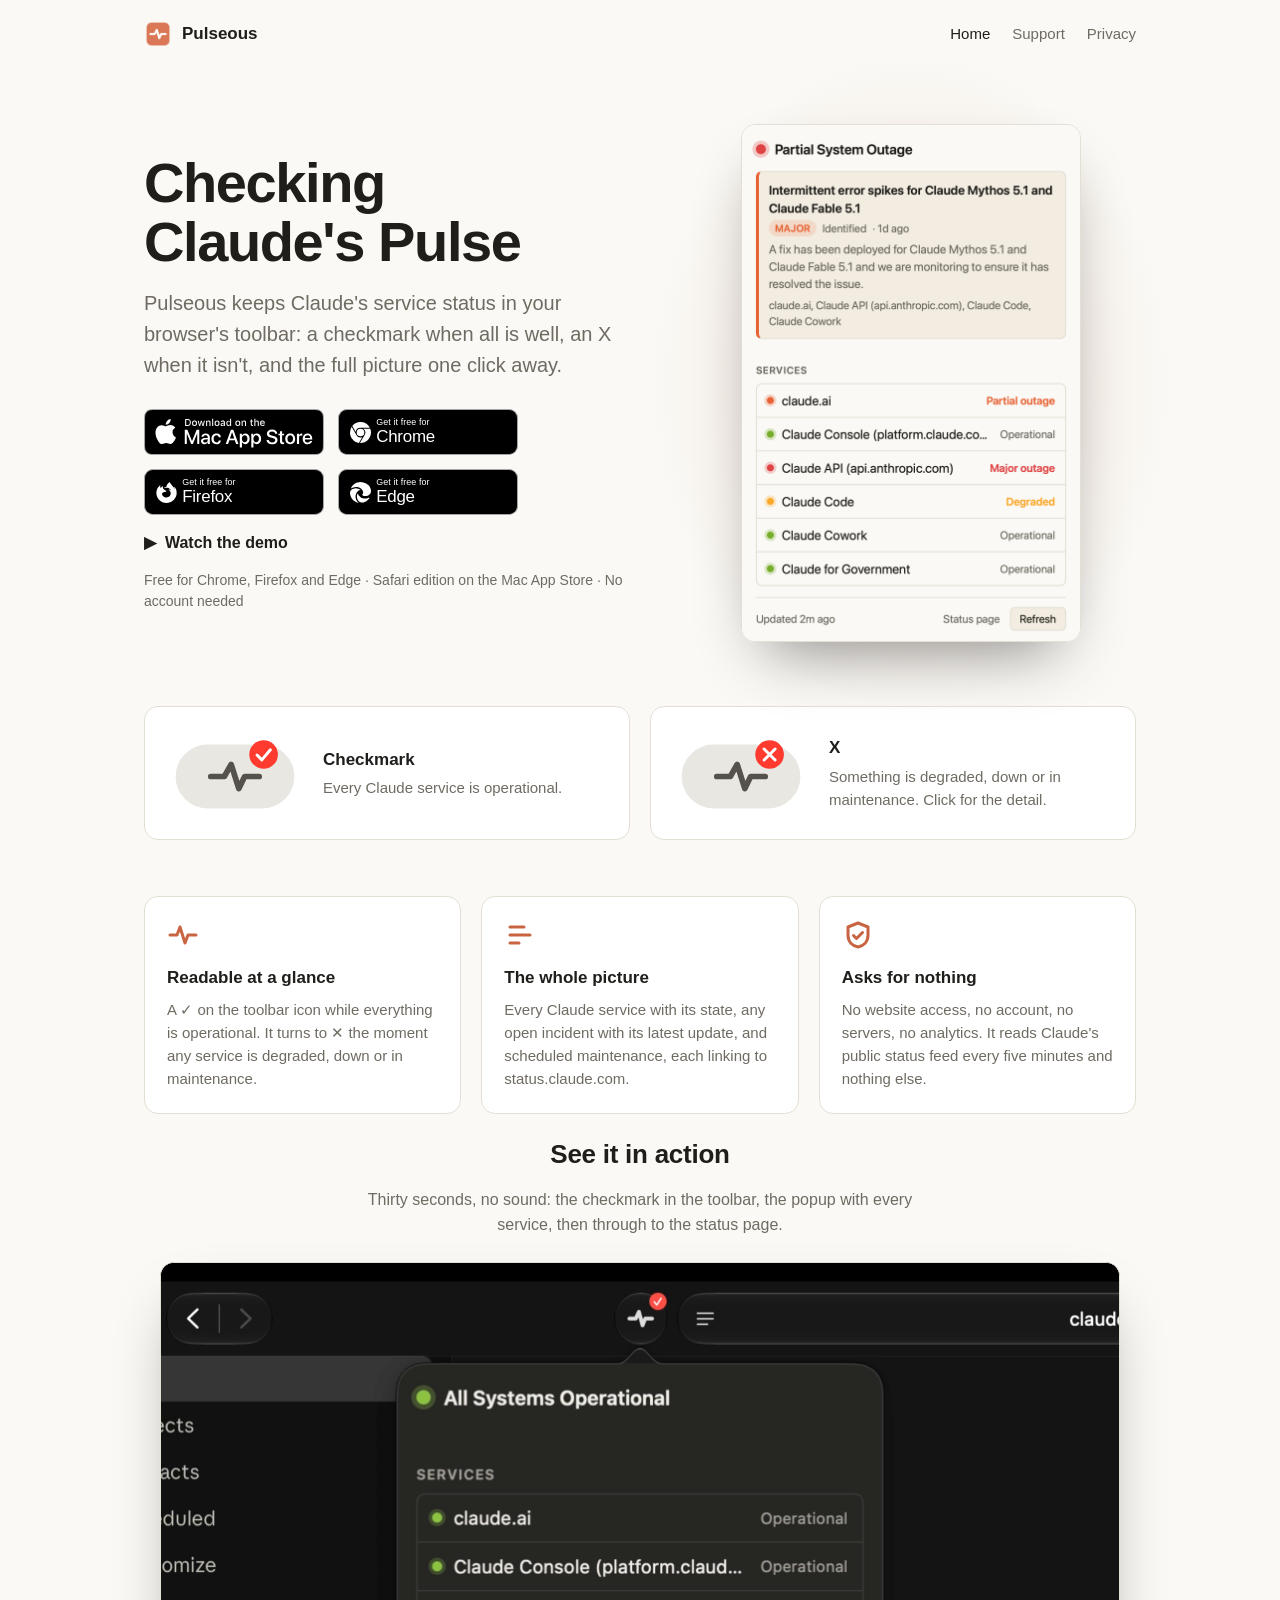
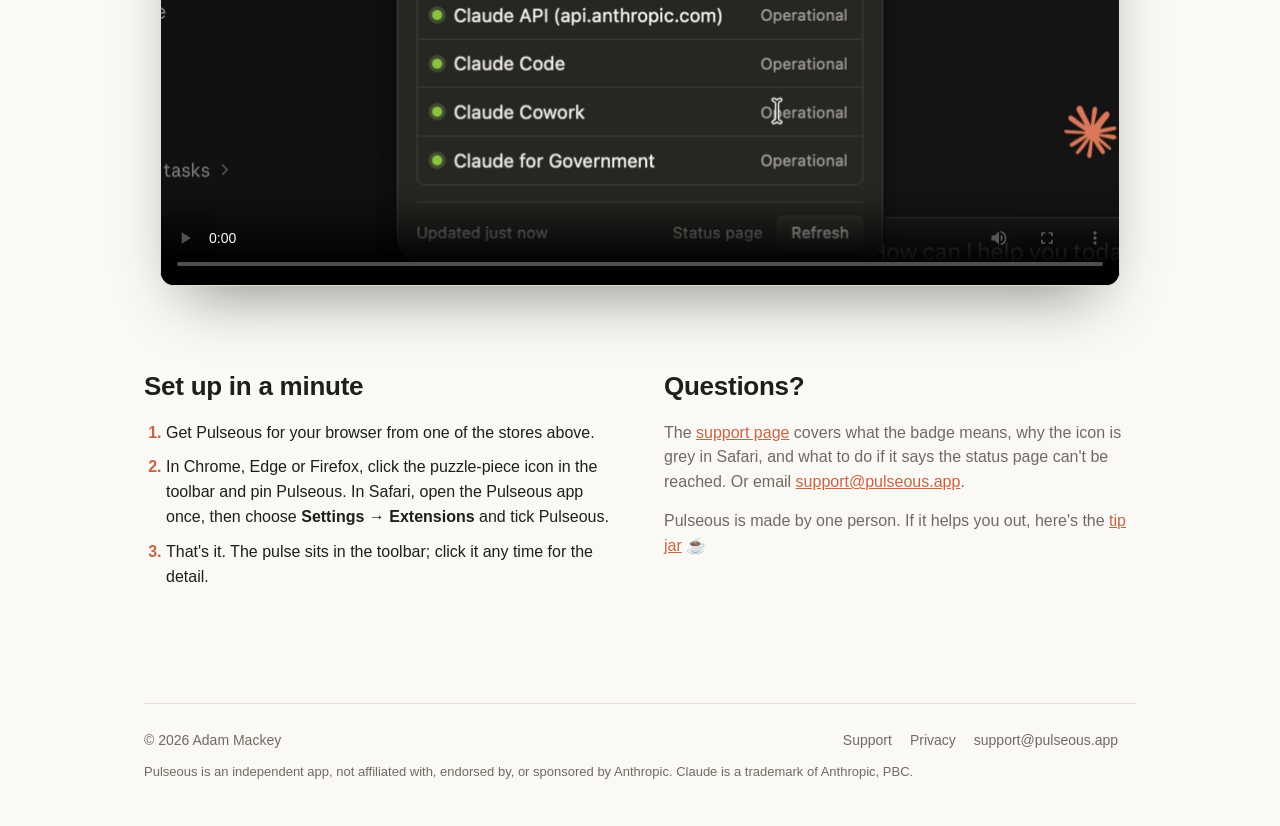
==== index.html @ 1cf82614 "Help search engines find the site: robots.txt, sitemap, canonical links pulseous.app wasn't turning " ====
<!doctype html>
<html lang="en">
<head>
  <meta charset="utf-8">
  <meta name="viewport" content="width=device-width, initial-scale=1">
  <title>Pulseous – Claude's status, one click away</title>
  <meta name="description" content="A status monitor for Claude in your browser's toolbar: a checkmark when all is well, an X when it isn't, and the full picture one click away.">
  <meta name="theme-color" content="#c96442">
  <link rel="icon" href="favicon.ico" sizes="any">
  <link rel="icon" type="image/png" sizes="32x32" href="favicon-32.png">
  <link rel="icon" type="image/png" sizes="16x16" href="favicon-16.png">
  <link rel="apple-touch-icon" href="apple-touch-icon.png">
  <meta property="og:type" content="website">
  <meta property="og:site_name" content="Pulseous">
  <meta property="og:title" content="Pulseous – Claude's status, one click away">
  <meta property="og:description" content="A status monitor for Claude in your browser's toolbar: a checkmark when all is well, an X when it isn't, and the full picture one click away.">
  <meta property="og:url" content="https://pulseous.app/">
  <meta property="og:image" content="https://pulseous.app/og.png?v=2">
  <meta name="twitter:card" content="summary_large_image">
  <link rel="canonical" href="https://pulseous.app/">
  <link rel="stylesheet" href="style.css?v=11">
</head>
<body>
<div class="wrap">
  <nav class="nav">
    <a class="brand" href="index.html"><img src="icon.png" width="28" height="28" alt="">Pulseous</a>
    <div class="links"><a href="index.html" aria-current="page">Home</a><a href="support.html">Support</a><a href="privacy.html">Privacy</a></div>
  </nav>
  <section class="hero">
    <div>
      <h1>Checking Claude's Pulse</h1>
      <p class="lead">Pulseous keeps Claude's service status in your browser's toolbar: a checkmark when all is well, an X when it isn't, and the full picture one click away.</p>
      <div class="badges" id="installs">
        <a class="store-badge" href="https://apps.apple.com/app/pulseous/id6813143227" rel="noopener"><img src="mac-app-store-badge.svg" width="180" height="46" alt="Download on the Mac App Store"></a>
        <a class="store-badge browser" href="https://chromewebstore.google.com/detail/pulseous/ggbklhhohpakjfhkapomhafkbadcjbjk" rel="noopener"><svg viewBox="0 0 24 24" width="24" height="24" fill="currentColor" aria-hidden="true"><path d="M12 0C8.21 0 4.831 1.757 2.632 4.501l3.953 6.848A5.454 5.454 0 0 1 12 6.545h10.691A12 12 0 0 0 12 0zM1.931 5.47A11.943 11.943 0 0 0 0 12c0 6.012 4.42 10.991 10.189 11.864l3.953-6.847a5.45 5.45 0 0 1-6.865-2.29zm13.342 2.166a5.446 5.446 0 0 1 1.45 7.09l.002.001h-.002l-5.344 9.257c.206.01.413.016.621.016 6.627 0 12-5.373 12-12 0-1.54-.29-3.011-.818-4.364zM12 16.364a4.364 4.364 0 1 1 0-8.728 4.364 4.364 0 0 1 0 8.728Z"/></svg><span><small>Get it free for</small>Chrome</span></a>
        <a class="store-badge browser" href="https://addons.mozilla.org/firefox/addon/pulseous/" rel="noopener"><svg viewBox="0 0 24 24" width="24" height="24" fill="currentColor" aria-hidden="true"><path d="M8.824 7.287c.008 0 .004 0 0 0zm-2.8-1.4c.006 0 .003 0 0 0zm16.754 2.161c-.505-1.215-1.53-2.528-2.333-2.943.654 1.283 1.033 2.57 1.177 3.53l.002.02c-1.314-3.278-3.544-4.6-5.366-7.477-.091-.147-.184-.292-.273-.446a3.545 3.545 0 01-.13-.24 2.118 2.118 0 01-.172-.46.03.03 0 00-.027-.03.038.038 0 00-.021 0l-.006.001a.037.037 0 00-.01.005L15.624 0c-2.585 1.515-3.657 4.168-3.932 5.856a6.197 6.197 0 00-2.305.587.297.297 0 00-.147.37c.057.162.24.24.396.17a5.622 5.622 0 012.008-.523l.067-.005a5.847 5.847 0 011.957.222l.095.03a5.816 5.816 0 01.616.228c.08.036.16.073.238.112l.107.055a5.835 5.835 0 01.368.211 5.953 5.953 0 012.034 2.104c-.62-.437-1.733-.868-2.803-.681 4.183 2.09 3.06 9.292-2.737 9.02a5.164 5.164 0 01-1.513-.292 4.42 4.42 0 01-.538-.232c-1.42-.735-2.593-2.121-2.74-3.806 0 0 .537-2 3.845-2 .357 0 1.38-.998 1.398-1.287-.005-.095-2.029-.9-2.817-1.677-.422-.416-.622-.616-.8-.767a3.47 3.47 0 00-.301-.227 5.388 5.388 0 01-.032-2.842c-1.195.544-2.124 1.403-2.8 2.163h-.006c-.46-.584-.428-2.51-.402-2.913-.006-.025-.343.176-.389.206-.406.29-.787.616-1.136.974-.397.403-.76.839-1.085 1.303a9.816 9.816 0 00-1.562 3.52c-.003.013-.11.487-.19 1.073-.013.09-.026.181-.037.272a7.8 7.8 0 00-.069.667l-.002.034-.023.387-.001.06C.386 18.795 5.593 24 12.016 24c5.752 0 10.527-4.176 11.463-9.661.02-.149.035-.298.052-.448.232-1.994-.025-4.09-.753-5.844z"/></svg><span><small>Get it free for</small>Firefox</span></a>
        <a class="store-badge browser" href="https://microsoftedge.microsoft.com/addons/detail/pulseous/eegmeobgehpnplbibhppojjoheoeeodf" rel="noopener"><svg viewBox="0 0 24 24" width="24" height="24" fill="currentColor" aria-hidden="true"><path d="M21.86 17.86q.14 0 .25.12.1.13.1.25t-.11.33l-.32.46-.43.53-.44.5q-.21.25-.38.42l-.22.23q-.58.53-1.34 1.04-.76.51-1.6.91-.86.4-1.74.64t-1.67.24q-.9 0-1.69-.28-.8-.28-1.48-.78-.68-.5-1.22-1.17-.53-.66-.92-1.44-.38-.77-.58-1.6-.2-.83-.2-1.67 0-1 .32-1.96.33-.97.87-1.8.14.95.55 1.77.41.82 1.02 1.5.6.68 1.38 1.21.78.54 1.64.9.86.36 1.77.56.92.2 1.8.2 1.12 0 2.18-.24 1.06-.23 2.06-.72l.2-.1.2-.05zm-15.5-1.27q0 1.1.27 2.15.27 1.06.78 2.03.51.96 1.24 1.77.74.82 1.66 1.4-1.47-.2-2.8-.74-1.33-.55-2.48-1.37-1.15-.83-2.08-1.9-.92-1.07-1.58-2.33T.36 14.94Q0 13.54 0 12.06q0-.81.32-1.49.31-.68.83-1.23.53-.55 1.2-.96.66-.4 1.35-.66.74-.27 1.5-.39.78-.12 1.55-.12.7 0 1.42.1.72.12 1.4.35.68.23 1.32.57.63.35 1.16.83-.35 0-.7.07-.33.07-.65.23v-.02q-.63.28-1.2.74-.57.46-1.05 1.04-.48.58-.87 1.26-.38.67-.65 1.39-.27.71-.42 1.44-.15.72-.15 1.38zM11.96.06q1.7 0 3.33.39 1.63.38 3.07 1.15 1.43.77 2.62 1.93 1.18 1.16 1.98 2.7.49.94.76 1.96.28 1 .28 2.08 0 .89-.23 1.7-.24.8-.69 1.48-.45.68-1.1 1.22-.64.53-1.45.88-.54.24-1.11.36-.58.13-1.16.13-.42 0-.97-.03-.54-.03-1.1-.12-.55-.1-1.05-.28-.5-.19-.84-.5-.12-.09-.23-.24-.1-.16-.1-.33 0-.15.16-.35.16-.2.35-.5.2-.28.36-.68.16-.4.16-.95 0-1.06-.4-1.96-.4-.91-1.06-1.64-.66-.74-1.52-1.28-.86-.55-1.79-.89-.84-.3-1.72-.44-.87-.14-1.76-.14-1.55 0-3.06.45T.94 7.55q.71-1.74 1.81-3.13 1.1-1.38 2.52-2.35Q6.68 1.1 8.37.58q1.7-.52 3.58-.52Z"/></svg><span><small>Get it free for</small>Edge</span></a>
      </div>
      <p class="demo-link"><a id="watch-demo" href="#demo">▶&#xFE0E;&nbsp; Watch the demo</a></p>
      <p class="fineprint">Free for Chrome, Firefox and Edge · Safari edition on the Mac App Store · No account needed</p>
    </div>
    <div class="hero-shot">
      <picture>
        <source srcset="popup-dark.png" media="(prefers-color-scheme: dark)">
        <img src="popup-light.png" width="340" height="519" alt="The Pulseous popup: an open incident and the status of every Claude service">
      </picture>
    </div>
  </section>

  <section class="states" aria-label="What the toolbar badge shows">
    <figure class="state">
      <svg viewBox="0 0 120 84" role="img" aria-label="The Pulseous toolbar icon with a checkmark badge">
        <rect class="tb-bg" x="6" y="16" width="108" height="58" rx="29"/>
        <path class="tb-glyph" d="M38 45H50.3L56.5 34 63.5 56 68.8 45H82"/>
        <circle cx="86" cy="25" r="13" fill="#ff3b30"/>
        <path class="tb-mark" d="M80 25.5l4.4 4.4 7.8-9.2"/>
      </svg>
      <figcaption><strong>Checkmark</strong>Every Claude service is operational.</figcaption>
    </figure>
    <figure class="state">
      <svg viewBox="0 0 120 84" role="img" aria-label="The Pulseous toolbar icon with an X badge">
        <rect class="tb-bg" x="6" y="16" width="108" height="58" rx="29"/>
        <path class="tb-glyph" d="M38 45H50.3L56.5 34 63.5 56 68.8 45H82"/>
        <circle cx="86" cy="25" r="13" fill="#ff3b30"/>
        <path class="tb-mark" d="M81 20l10 10M91 20l-10 10"/>
      </svg>
      <figcaption><strong>X</strong>Something is degraded, down or in maintenance. Click for the detail.</figcaption>
    </figure>
  </section>

  <section class="features">
    <div class="feature">
      <svg viewBox="0 0 32 32" width="32" height="32" fill="none" stroke="currentColor" stroke-width="3" stroke-linecap="round" stroke-linejoin="round" aria-hidden="true"><path d="M3 16h7l3-8 5 16 3-8h8"/></svg>
      <h3>Readable at a glance</h3>
      <p>A ✓ on the toolbar icon while everything is operational. It turns to ✕ the moment any service is degraded, down or in maintenance.</p>
    </div>
    <div class="feature">
      <svg viewBox="0 0 32 32" width="32" height="32" fill="none" stroke="currentColor" stroke-width="3" stroke-linecap="round" aria-hidden="true"><path d="M6 8h14M6 16h20M6 24h9"/></svg>
      <h3>The whole picture</h3>
      <p>Every Claude service with its state, any open incident with its latest update, and scheduled maintenance, each linking to status.claude.com.</p>
    </div>
    <div class="feature">
      <svg viewBox="0 0 32 32" width="32" height="32" fill="none" stroke="currentColor" stroke-width="3" stroke-linecap="round" stroke-linejoin="round" aria-hidden="true"><path d="M16 4l10 4v8c0 7-4.5 11-10 12C10.5 27 6 23 6 16V8z"/><path d="M11.5 16.5l3 3 6-6"/></svg>
      <h3>Asks for nothing</h3>
      <p>No website access, no account, no servers, no analytics. It reads Claude's public status feed every five minutes and nothing else.</p>
    </div>
  </section>

  <section class="demo" id="demo">
    <h2 class="section-title">See it in action</h2>
    <p class="section-note">Thirty seconds, no sound: the checkmark in the toolbar, the popup with every service, then through to the status page.</p>
    <video class="demo-video" controls preload="metadata" playsinline poster="demo-poster.jpg" width="1920" height="1248">
      <source src="demo.mp4" type="video/mp4">
      Your browser can't play this video. <a href="demo.mp4">Download it</a> instead.
    </video>
  </section>

  <section class="howto">
    <div>
      <h2 class="section-title">Set up in a minute</h2>
      <ol class="steps">
        <li>Get Pulseous for your browser from one of the stores above.</li>
        <li>In Chrome, Edge or Firefox, click the puzzle-piece icon in the toolbar and pin Pulseous. In Safari, open the Pulseous app once, then choose <strong>Settings → Extensions</strong> and tick Pulseous.</li>
        <li>That's it. The pulse sits in the toolbar; click it any time for the detail.</li>
      </ol>
    </div>
    <div>
      <h2 class="section-title">Questions?</h2>
      <p class="section-note">The <a href="support.html">support page</a> covers what the badge means, why the icon is grey in Safari, and what to do if it says the status page can't be reached. Or email <a href="mailto:support@pulseous.app?subject=Pulseous">support@pulseous.app</a>.</p>
      <p class="section-note coffee">Pulseous is made by one person. If it helps you out, here's the <a href="https://buymeacoffee.com/adammackey" rel="noopener">tip jar</a> ☕</p>
    </div>
  </section>
  <footer>
    <div class="row">
      <span>© 2026 Adam Mackey</span>
      <span><a href="support.html">Support</a><a href="privacy.html">Privacy</a><a href="mailto:support@pulseous.app?subject=Pulseous">support@pulseous.app</a></span>
    </div>
    <p class="legal">Pulseous is an independent app, not affiliated with, endorsed by, or sponsored by Anthropic. Claude is a trademark of Anthropic, PBC.</p>
  </footer>
</div>
<script>
  // "Watch the demo": scroll to the player and start it (a click counts as a user gesture).
  document.getElementById("watch-demo").addEventListener("click", (e) => {
    const video = document.querySelector(".demo-video");
    if (!video) return;
    e.preventDefault();
    video.scrollIntoView({ behavior: "smooth", block: "center" });
    video.play().catch(() => {});
  });
</script>
</body>
</html>
---- style.css ----
/* ==== BEGIN SHARED — generated from ~/SiteStyle/base.css by ~/SiteStyle/sync.py. Edit it there, not here. ==== */
/* Shared stylesheet for meterous.app and pulseous.app.
   This file is the source of truth. ~/SiteStyle/sync.py copies it, verbatim, into
   the marked block at the top of each site's style.css; each site's own components
   follow that block. Edit here, then run sync.py — never edit the copies. */
:root {
  color-scheme: light dark;
  --bg: #faf9f5;
  --card: #ffffff;
  --text: #1f1e1b;
  --muted: #6f6b62;
  --line: #e3dfd4;
  --accent: #c96442;
}
@media (prefers-color-scheme: dark) {
  :root { --bg: #262624; --card: #2f2e2b; --text: #f0eee6; --muted: #a6a39a; --line: #3f3d39; --accent: #d97757; }
}
* { box-sizing: border-box; }
body {
  margin: 0;
  background: var(--bg);
  color: var(--text);
  font: 16px/1.55 -apple-system, BlinkMacSystemFont, "Helvetica Neue", Helvetica, Arial, sans-serif;
}
/* The hero glow reaches past the screenshot, and on a phone that is past the edge of the
   screen: the page scrolled sideways, and Chrome on Android zoomed out to fit it. Clip it
   at the edge. It has to be on both elements: set on body alone, the value is handed up
   to the viewport and body itself goes back to visible, so nothing is clipped. */
html, body { overflow-x: hidden; overflow-x: clip; }
a { color: var(--accent); }
.wrap { max-width: 1040px; margin: 0 auto; padding: 0 24px; }
.narrow { max-width: 720px; }

/* Navigation */
.nav { display: flex; align-items: center; justify-content: space-between; padding: 20px 0; }
.brand { display: flex; align-items: center; gap: 10px; color: var(--text); text-decoration: none; font-weight: 600; font-size: 17px; }
.brand img { width: 28px; height: 28px; border-radius: 7px; }
.nav .links a { margin-left: 22px; color: var(--muted); text-decoration: none; font-size: 15px; }
.nav .links a:hover, .nav .links a[aria-current] { color: var(--text); }

/* Home: hero */
.hero { display: grid; grid-template-columns: 1.1fr 1fr; gap: 48px; align-items: center; padding: 56px 0 64px; }
.hero h1 { margin: 0 0 16px; font-size: 56px; line-height: 1.06; letter-spacing: -0.025em; text-wrap: balance; }
.lead { margin: 0 0 28px; font-size: 20px; color: var(--muted); }
.cta { display: inline-flex; align-items: center; gap: 9px; padding: 12px 20px; border-radius: 10px; background: var(--accent); color: #fff; text-decoration: none; font-weight: 600; }
.cta svg { display: block; flex: none; }
.demo-link { margin: 16px 0 0; }
.demo-link a { color: var(--text); font-weight: 600; text-decoration: none; }
.demo-link a:hover { color: var(--accent); }
.cta:hover { filter: brightness(1.06); }
.cta.soon { background: var(--card); color: var(--muted); border: 1px solid var(--line); font-weight: 500; }
.cta-row { display: flex; flex-wrap: wrap; gap: 12px; align-items: center; }
.fineprint { margin: 14px 0 0; font-size: 14px; color: var(--muted); }
/* Store badges. Apple's badge is Apple's own artwork, shown exactly as supplied: its
   marketing guidelines ask for the black one whenever other stores' badges sit beside
   it, first in the row, never modified or animated (so: no hover effect), at least 40px
   tall, with clear space of a quarter of its height. The browser badges are ours, drawn
   to match it. Their glyph and type are sized in cqw, relative to the badge, so they
   shrink in step with Apple's artwork when the grid narrows on a phone; the px values
   are for browsers without container units. The logo sits at the left inset Apple's
   logo uses and the text follows it, left-aligned, the way Apple's badge is laid out.
   Centring the text was tried twice (logo and text centred together, then text centred
   beside a left logo) and both looked off next to Apple's badge. */
.badges { display: grid; grid-template-columns: repeat(2, minmax(0, 180px)); gap: 14px; }
.store-badge { display: block; border-radius: 5% / 19.5%; color: #fff; text-decoration: none; }
.store-badge img { display: block; width: 100%; height: auto; }
.store-badge.browser { container-type: inline-size; display: flex; align-items: center; gap: 3.6%; aspect-ratio: 156.1 / 40; padding: 0 5.9%; border: 1px solid #a6a6a6; background: #000; }
.store-badge.browser svg { display: block; flex: none; width: 24px; height: 24px; width: 13.4cqw; height: 13.4cqw; }
.store-badge.browser span { display: block; font-size: 19.5px; font-size: 10.8cqw; font-weight: 450; line-height: 1; letter-spacing: -0.015em; white-space: nowrap; }
.store-badge.browser small { display: block; margin-bottom: 2px; margin-bottom: 0.9cqw; font-size: 10px; font-size: 5.7cqw; font-weight: 400; letter-spacing: 0.01em; }
/* A soft clay glow gives the popup some depth without adding anything to look at. */
.hero-shot { position: relative; margin: 0; justify-self: center; }
.hero-shot::before { content: ""; position: absolute; inset: -70px -90px; z-index: 0; pointer-events: none; background: radial-gradient(closest-side, color-mix(in srgb, var(--accent) 17%, transparent), transparent); }
.hero-shot picture { position: relative; z-index: 1; display: block; }
.hero-shot img { display: block; width: 340px; max-width: 100%; height: auto; border-radius: 14px; border: 1px solid var(--line); box-shadow: 0 30px 60px -24px rgba(0, 0, 0, 0.45); }

/* Home: features and steps */
.features { display: grid; grid-template-columns: repeat(3, 1fr); gap: 20px; padding-bottom: 20px; }
.feature { padding: 22px; border-radius: 14px; background: var(--card); border: 1px solid var(--line); }
.feature svg { display: block; width: 32px; height: 32px; margin-bottom: 14px; color: var(--accent); }
.feature h3 { margin: 0 0 6px; font-size: 17px; }
.feature p { margin: 0; font-size: 15px; color: var(--muted); }
.howto { display: grid; grid-template-columns: 1fr 1fr; gap: 48px; padding-bottom: 80px; }
.section-title { margin: 0 0 14px; font-size: 26px; letter-spacing: -0.01em; }
.section-note { margin: 0; color: var(--muted); }
.coffee { margin-top: 14px; }
ol.steps { margin: 0; padding-left: 22px; }
ol.steps li { margin: 10px 0; }
ol.steps li::marker { color: var(--accent); font-weight: 600; }

/* Home: demo video */
.demo { padding-bottom: 80px; text-align: center; }
.demo .section-note { max-width: 560px; margin: 0 auto; }
.demo-video { display: block; width: 100%; max-width: 960px; height: auto; margin: 24px auto 0; border-radius: 14px; border: 1px solid var(--line); box-shadow: 0 30px 60px -24px rgba(0, 0, 0, 0.45); background: #000; }

/* Support and privacy pages */
header.page { text-align: left; margin: 24px 0 36px; }
header.page img { width: 88px; height: 88px; border-radius: 20px; }
header.page h1 { margin: 12px 0 4px; font-size: 32px; letter-spacing: -0.01em; }
.tagline { margin: 0; font-size: 18px; color: var(--muted); }
h2 { margin: 40px 0 12px; font-size: 20px; }
h3 { margin: 24px 0 6px; font-size: 16px; }
.note { padding: 14px 18px; border-radius: 12px; background: var(--card); border: 1px solid var(--line); }
kbd { padding: 1px 6px; border: 1px solid var(--line); border-bottom-width: 2px; border-radius: 5px; background: var(--card); font: 13px ui-monospace, Menlo, monospace; }

/* Footer */
footer { margin-top: 24px; border-top: 1px solid var(--line); padding: 26px 0 44px; font-size: 14px; color: var(--muted); }
footer .row { display: flex; flex-wrap: wrap; gap: 8px 24px; justify-content: space-between; }
footer a { color: var(--muted); text-decoration: none; margin-right: 18px; }
footer a:hover { color: var(--text); }
footer .legal { margin: 10px 0 0; font-size: 13px; }

@media (max-width: 980px) {
  .hero { grid-template-columns: 1fr; gap: 36px; padding: 32px 0 56px; }
}

@media (max-width: 760px) {
  .hero { grid-template-columns: 1fr; gap: 32px; padding: 24px 0 48px; }
  .hero h1 { font-size: 36px; }
  .features, .howto { grid-template-columns: 1fr; }
}

/* Narrower than this, two badges side by side would take Apple's below its 40px minimum. */
@media (max-width: 374px) {
  .badges { grid-template-columns: minmax(0, 180px); }
}
/* ==== END SHARED ==== */

/* ==== Pulseous only ==== */

/* Tokens for the toolbar pictures in the two badge-state cards. */
:root { --tb-bg: #e9e7e1; --tb-glyph: #55524b; }
@media (prefers-color-scheme: dark) {
  :root { --tb-bg: #171716; --tb-glyph: #d0cec8; }
}

/* Home: the two toolbar states */
.states { display: grid; grid-template-columns: 1fr 1fr; gap: 20px; padding-bottom: 56px; }
.state { display: flex; align-items: center; gap: 22px; margin: 0; padding: 20px 24px; border-radius: 14px; background: var(--card); border: 1px solid var(--line); }
.state svg { flex: none; width: 132px; height: auto; }
.tb-bg { fill: var(--tb-bg); }
.tb-glyph { fill: none; stroke: var(--tb-glyph); stroke-width: 5.2; stroke-linecap: round; stroke-linejoin: round; }
.tb-mark { fill: none; stroke: #fff; stroke-width: 2.7; stroke-linecap: round; stroke-linejoin: round; }
.state figcaption { font-size: 15px; color: var(--muted); }
.state figcaption strong { display: block; margin-bottom: 3px; font-size: 17px; color: var(--text); }

@media (max-width: 760px) {
  .states { grid-template-columns: 1fr; }
}
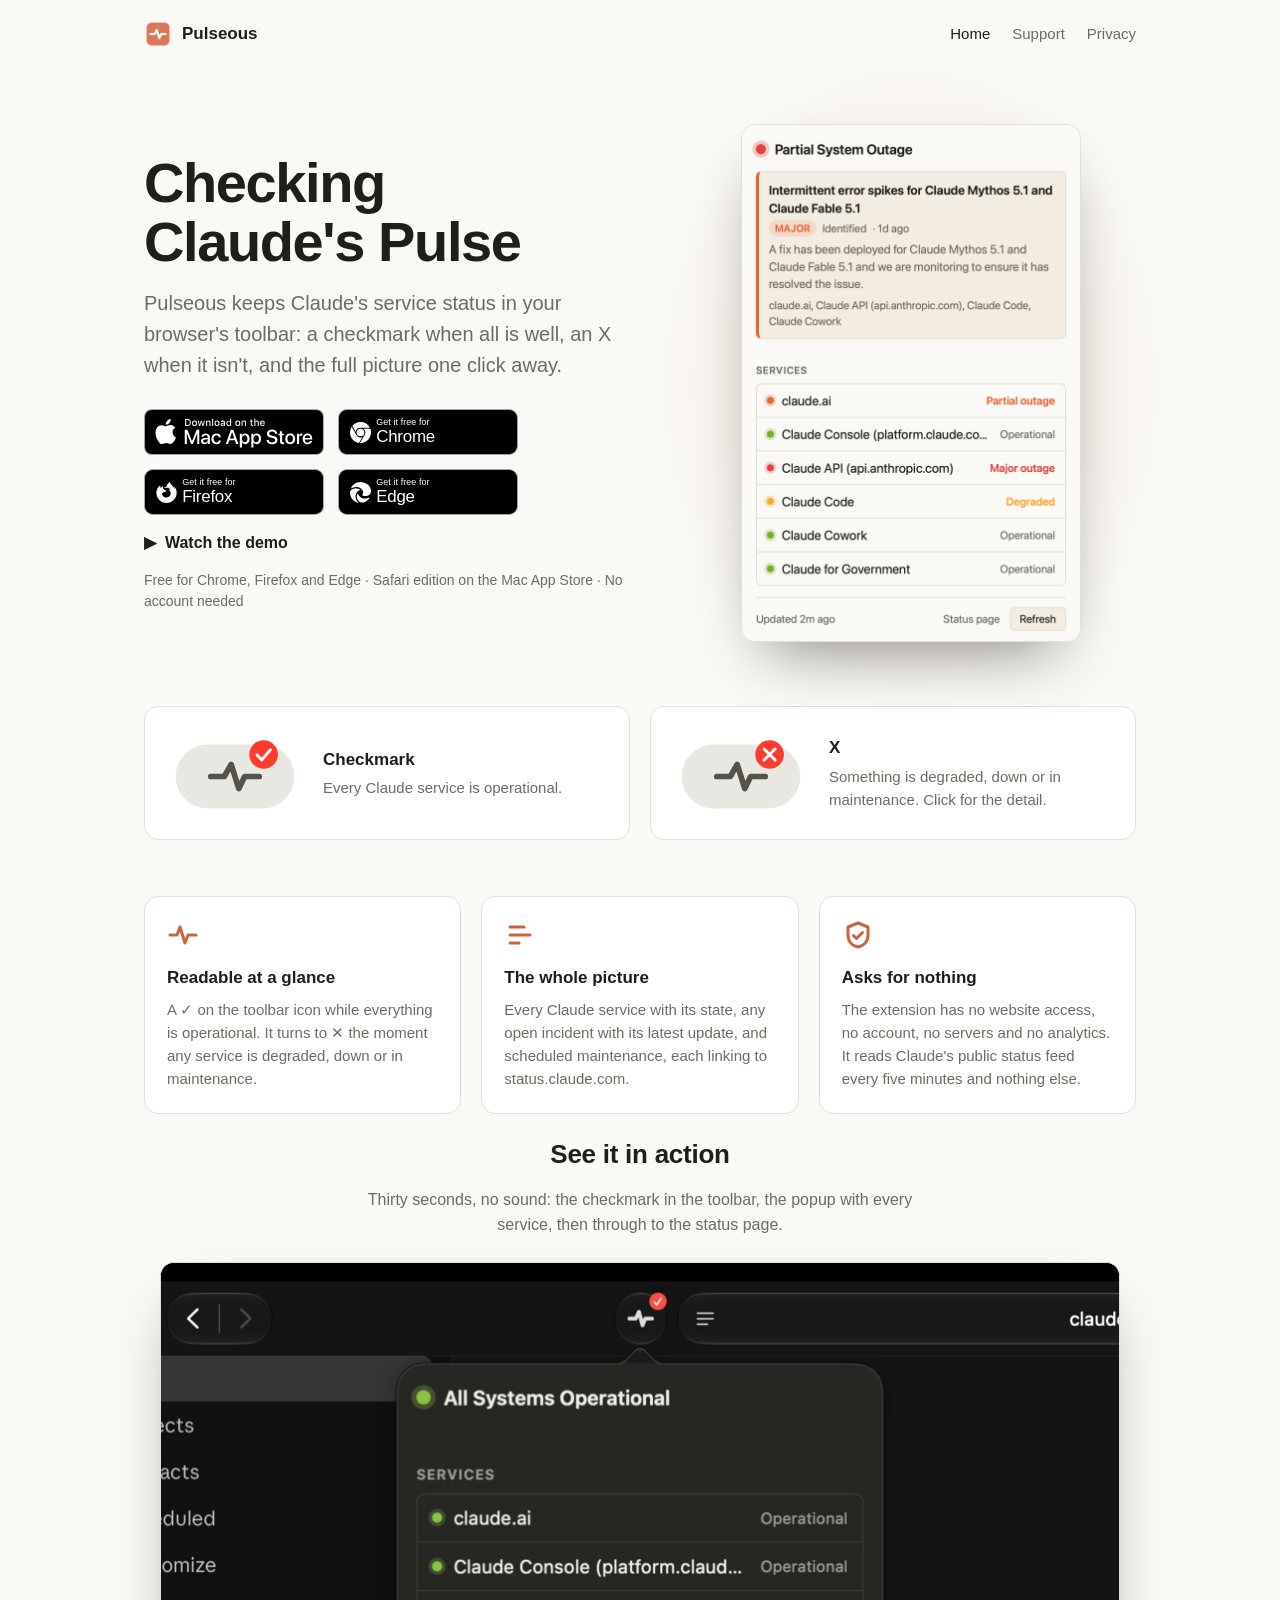
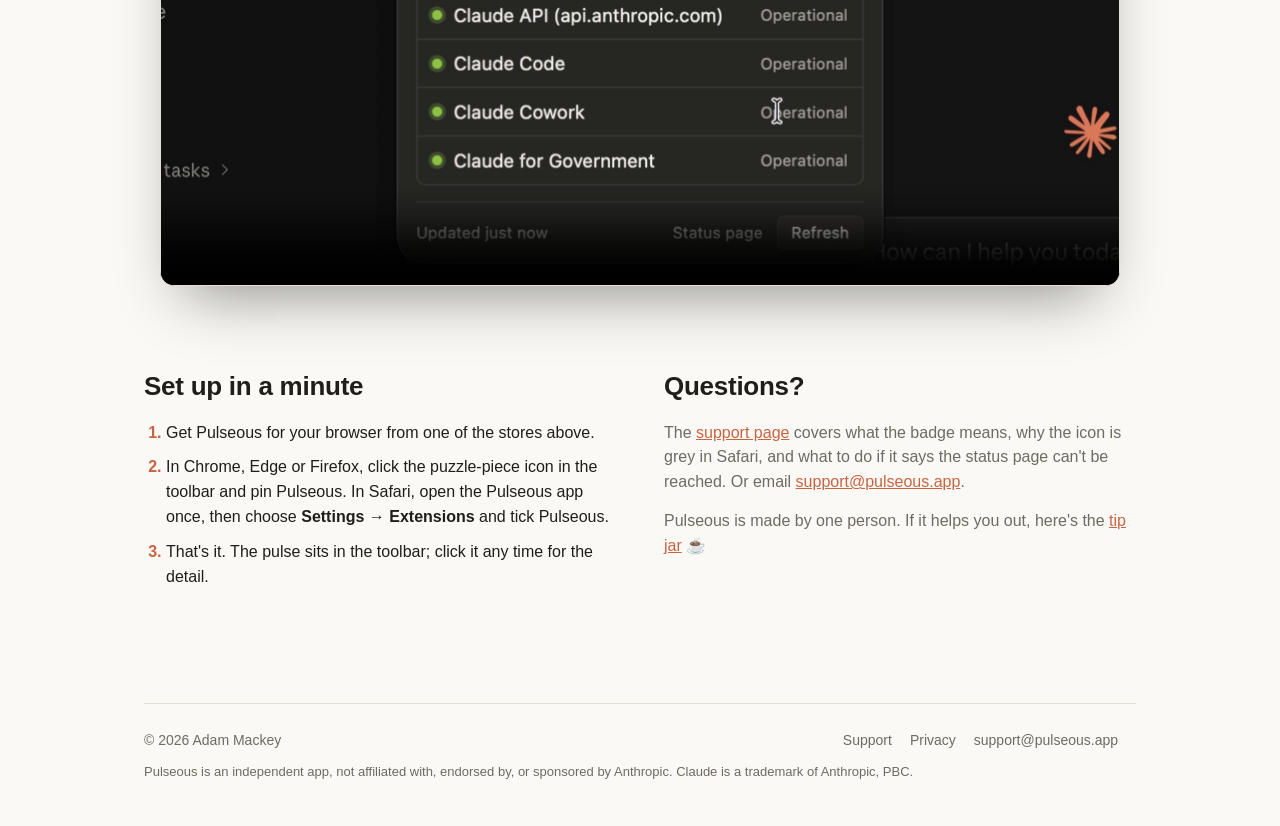
==== commit 284db844: "Count site visits with Cloudflare Web Analytics, and say so on the privacy page Adds Cloudflare's co" ====
--- a/index.html
+++ b/index.html
@@ -7,6 +7,7 @@
   <meta name="description" content="A status monitor for Claude in your browser's toolbar: a checkmark when all is well, an X when it isn't, and the full picture one click away.">
   <meta name="theme-color" content="#c96442">
   <link rel="icon" href="favicon.ico" sizes="any">
+  <link rel="icon" type="image/png" sizes="192x192" href="favicon-192.png">
   <link rel="icon" type="image/png" sizes="32x32" href="favicon-32.png">
   <link rel="icon" type="image/png" sizes="16x16" href="favicon-16.png">
   <link rel="apple-touch-icon" href="apple-touch-icon.png">
@@ -18,6 +19,8 @@
   <meta property="og:image" content="https://pulseous.app/og.png?v=2">
   <meta name="twitter:card" content="summary_large_image">
   <link rel="canonical" href="https://pulseous.app/">
+  <!-- Tells Google the site's name, so results can say "Pulseous" instead of the domain. -->
+  <script type="application/ld+json">{"@context": "https://schema.org", "@type": "WebSite", "name": "Pulseous", "url": "https://pulseous.app/"}</script>
   <link rel="stylesheet" href="style.css?v=11">
 </head>
 <body>
@@ -82,7 +85,7 @@
     <div class="feature">
       <svg viewBox="0 0 32 32" width="32" height="32" fill="none" stroke="currentColor" stroke-width="3" stroke-linecap="round" stroke-linejoin="round" aria-hidden="true"><path d="M16 4l10 4v8c0 7-4.5 11-10 12C10.5 27 6 23 6 16V8z"/><path d="M11.5 16.5l3 3 6-6"/></svg>
       <h3>Asks for nothing</h3>
-      <p>No website access, no account, no servers, no analytics. It reads Claude's public status feed every five minutes and nothing else.</p>
+      <p>The extension has no website access, no account, no servers and no analytics. It reads Claude's public status feed every five minutes and nothing else.</p>
     </div>
   </section>
 
@@ -128,5 +131,6 @@
     video.play().catch(() => {});
   });
 </script>
+<!-- Cloudflare Web Analytics --><script type='module' src='https://static.cloudflareinsights.com/beacon.min.js' data-cf-beacon='{"token": "8187028facce42d5b4481101a3ce2d41"}'></script><!-- End Cloudflare Web Analytics -->
 </body>
 </html>
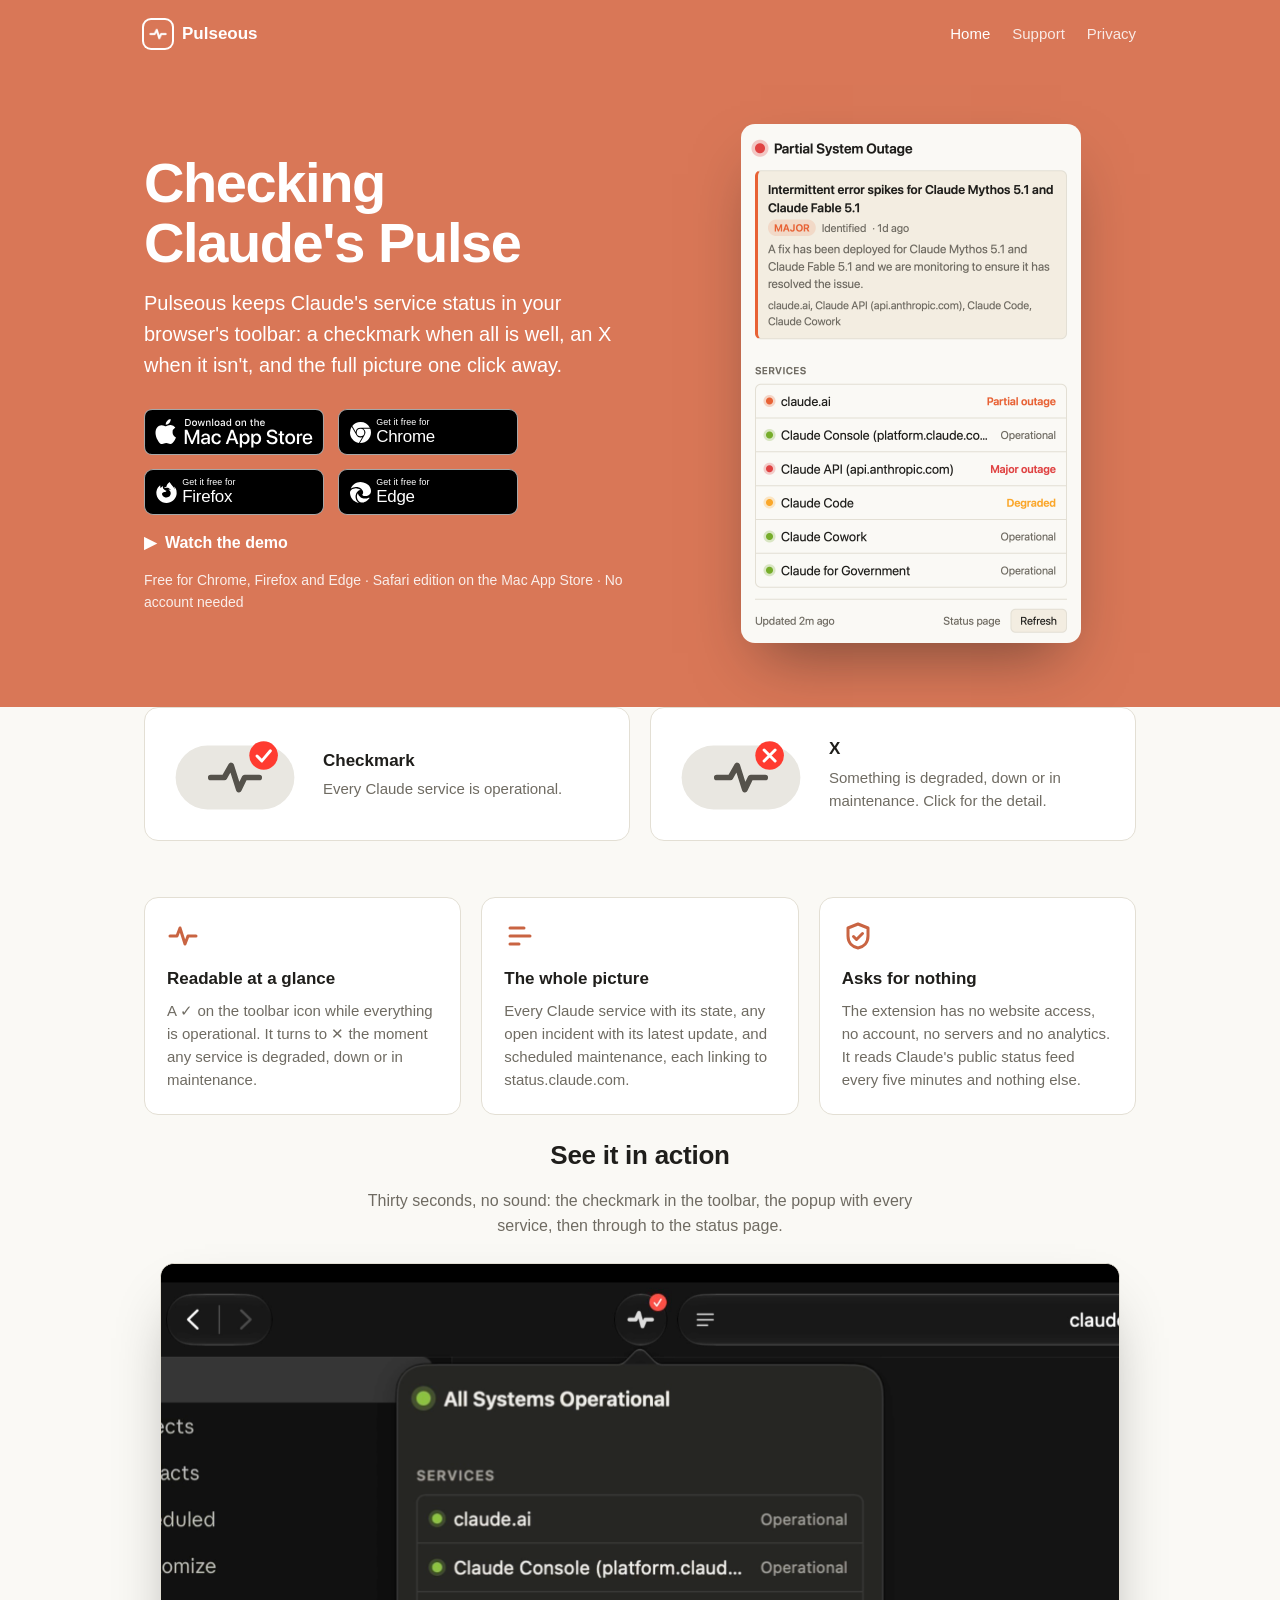
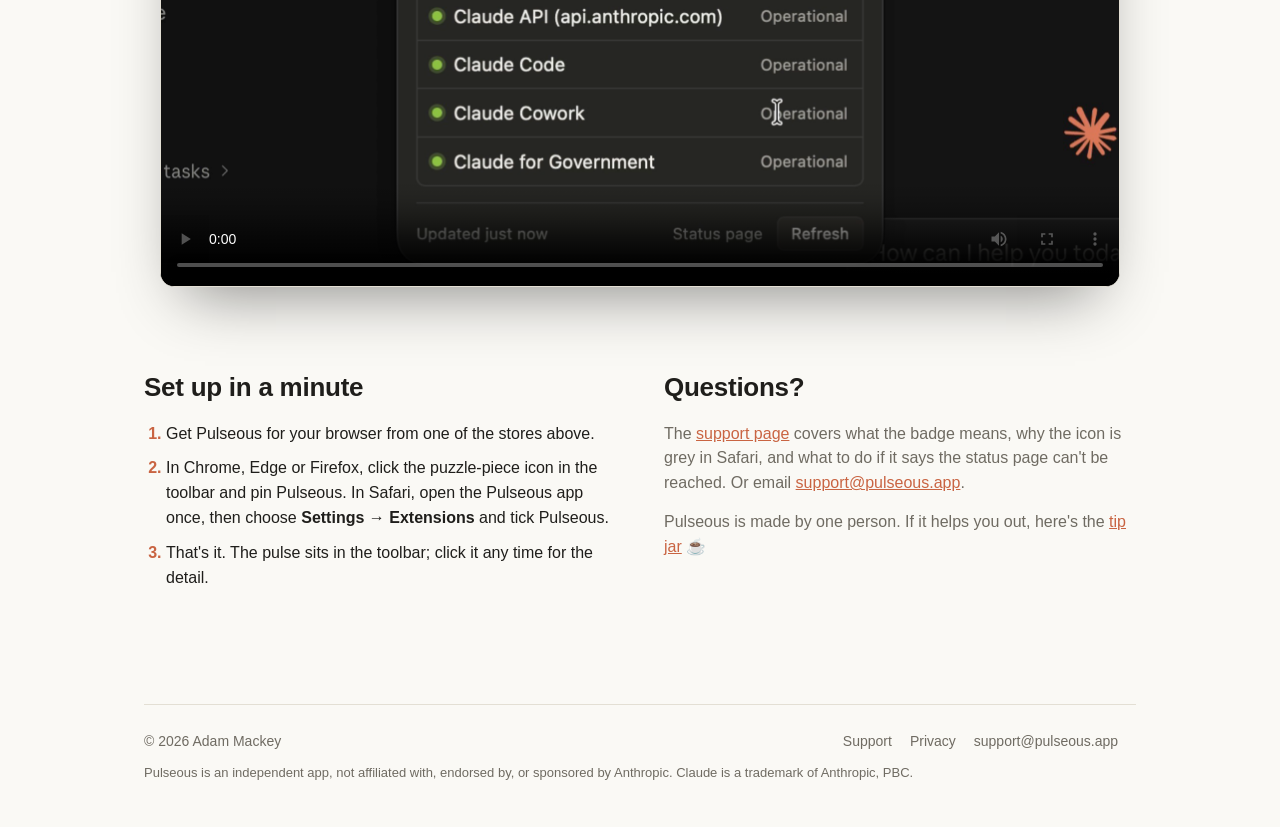
==== commit e5d92484: "The clay band from mackeye.app The nav and hero now sit on a full-width band of the icons' clay, #D9" ====
--- a/index.html
+++ b/index.html
@@ -21,7 +21,7 @@
   <link rel="canonical" href="https://pulseous.app/">
   <!-- Tells Google the site's name, so results can say "Pulseous" instead of the domain. -->
   <script type="application/ld+json">{"@context": "https://schema.org", "@type": "WebSite", "name": "Pulseous", "url": "https://pulseous.app/"}</script>
-  <link rel="stylesheet" href="style.css?v=11">
+  <link rel="stylesheet" href="style.css?v=12">
 </head>
 <body>
 <div class="wrap">
--- a/style.css
+++ b/style.css
@@ -11,6 +11,8 @@
   --muted: #6f6b62;
   --line: #e3dfd4;
   --accent: #c96442;
+  --band: #d97757;   /* the apps' clay: their icons' colour, and MackEye's --clay */
+  --on-band: #fff;
 }
 @media (prefers-color-scheme: dark) {
   :root { --bg: #262624; --card: #2f2e2b; --text: #f0eee6; --muted: #a6a39a; --line: #3f3d39; --accent: #d97757; }
@@ -31,16 +33,23 @@
 .wrap { max-width: 1040px; margin: 0 auto; padding: 0 24px; }
 .narrow { max-width: 720px; }
 
+/* The band, as on mackeye.app (2026-09-28): the nav and the hero sit on a full-width
+   band of the apps' clay, with white text, in light and dark mode alike. It's their own
+   background, stretched to the window's edges by a spread shadow and clipped back to
+   their height, so the markup stays as it is. Support and Privacy get just the nav. */
+.nav, .hero { background: var(--band); box-shadow: 0 0 0 100vmax var(--band); clip-path: inset(0 -100vmax); }
+
 /* Navigation */
 .nav { display: flex; align-items: center; justify-content: space-between; padding: 20px 0; }
-.brand { display: flex; align-items: center; gap: 10px; color: var(--text); text-decoration: none; font-weight: 600; font-size: 17px; }
-.brand img { width: 28px; height: 28px; border-radius: 7px; }
-.nav .links a { margin-left: 22px; color: var(--muted); text-decoration: none; font-size: 15px; }
-.nav .links a:hover, .nav .links a[aria-current] { color: var(--text); }
+.brand { display: flex; align-items: center; gap: 10px; color: var(--on-band); text-decoration: none; font-weight: 600; font-size: 17px; }
+/* A white ring, so the clay tile doesn't vanish into the clay band. */
+.brand img { width: 28px; height: 28px; border-radius: 7px; box-shadow: 0 0 0 2px var(--on-band); }
+.nav .links a { margin-left: 22px; color: var(--on-band); opacity: 0.85; text-decoration: none; font-size: 15px; }
+.nav .links a:hover, .nav .links a[aria-current] { opacity: 1; }
 
 /* Home: hero */
 .hero { display: grid; grid-template-columns: 1.1fr 1fr; gap: 48px; align-items: center; padding: 56px 0 64px; }
-.hero h1 { margin: 0 0 16px; font-size: 56px; line-height: 1.06; letter-spacing: -0.025em; text-wrap: balance; }
+.hero h1 { margin: 0 0 16px; font-size: 56px; line-height: 1.06; letter-spacing: -0.025em; text-wrap: balance; color: var(--on-band); }
 .lead { margin: 0 0 28px; font-size: 20px; color: var(--muted); }
 .cta { display: inline-flex; align-items: center; gap: 9px; padding: 12px 20px; border-radius: 10px; background: var(--accent); color: #fff; text-decoration: none; font-weight: 600; }
 .cta svg { display: block; flex: none; }
@@ -51,6 +60,11 @@
 .cta.soon { background: var(--card); color: var(--muted); border: 1px solid var(--line); font-weight: 500; }
 .cta-row { display: flex; flex-wrap: wrap; gap: 12px; align-items: center; }
 .fineprint { margin: 14px 0 0; font-size: 14px; color: var(--muted); }
+/* On the band. White on clay is 3.1:1, so the lead gets a little more weight. */
+.hero .lead { color: var(--on-band); font-weight: 500; }
+.hero .fineprint { color: var(--on-band); opacity: 0.88; }
+.hero .demo-link a, .hero .demo-link a:hover { color: var(--on-band); }
+.hero .demo-link a:hover { text-decoration: underline; }
 /* Store badges. Apple's badge is Apple's own artwork, shown exactly as supplied: its
    marketing guidelines ask for the black one whenever other stores' badges sit beside
    it, first in the row, never modified or animated (so: no hover effect), at least 40px
@@ -68,11 +82,11 @@
 .store-badge.browser svg { display: block; flex: none; width: 24px; height: 24px; width: 13.4cqw; height: 13.4cqw; }
 .store-badge.browser span { display: block; font-size: 19.5px; font-size: 10.8cqw; font-weight: 450; line-height: 1; letter-spacing: -0.015em; white-space: nowrap; }
 .store-badge.browser small { display: block; margin-bottom: 2px; margin-bottom: 0.9cqw; font-size: 10px; font-size: 5.7cqw; font-weight: 400; letter-spacing: 0.01em; }
-/* A soft clay glow gives the popup some depth without adding anything to look at. */
+/* On the band, a deep shadow gives the popup its depth. (It had a clay glow behind it,
+   which meant nothing once the band was clay too.) */
 .hero-shot { position: relative; margin: 0; justify-self: center; }
-.hero-shot::before { content: ""; position: absolute; inset: -70px -90px; z-index: 0; pointer-events: none; background: radial-gradient(closest-side, color-mix(in srgb, var(--accent) 17%, transparent), transparent); }
-.hero-shot picture { position: relative; z-index: 1; display: block; }
-.hero-shot img { display: block; width: 340px; max-width: 100%; height: auto; border-radius: 14px; border: 1px solid var(--line); box-shadow: 0 30px 60px -24px rgba(0, 0, 0, 0.45); }
+.hero-shot picture { display: block; }
+.hero-shot img { display: block; width: 340px; max-width: 100%; height: auto; border-radius: 14px; box-shadow: 0 30px 60px -20px rgba(31, 30, 27, 0.5); }
 
 /* Home: features and steps */
 .features { display: grid; grid-template-columns: repeat(3, 1fr); gap: 20px; padding-bottom: 20px; }
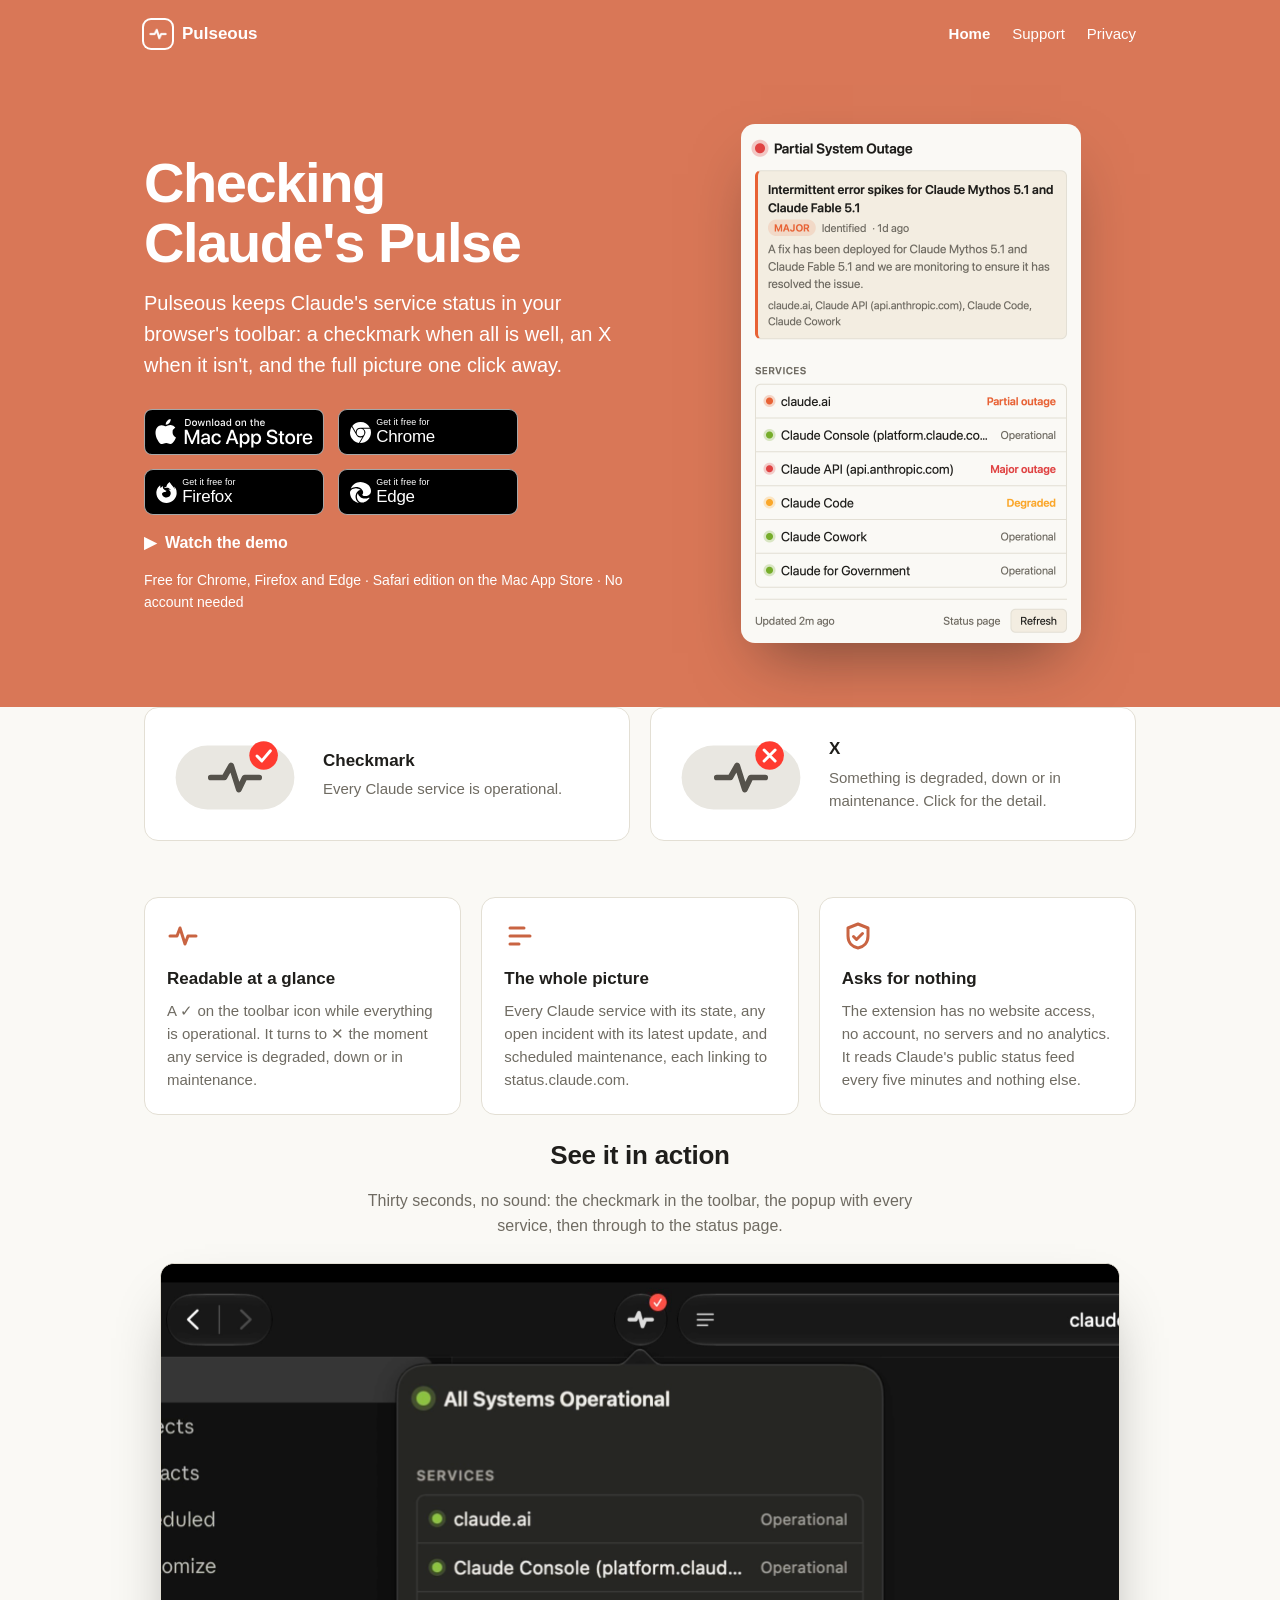
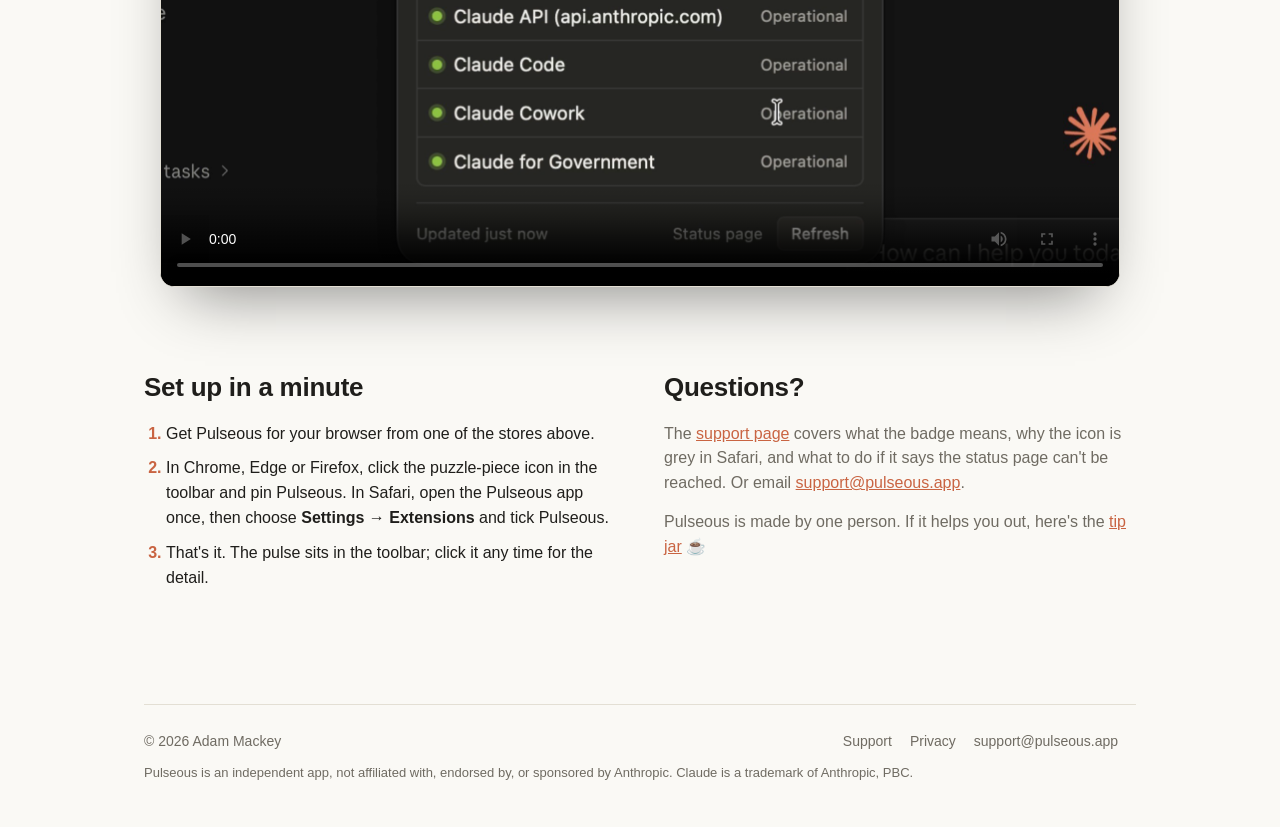
==== commit 7474517c: "Clearer text on the clay band, and a nav that fits at 320px The nav links and the hero's fine print " ====
--- a/index.html
+++ b/index.html
@@ -21,7 +21,7 @@
   <link rel="canonical" href="https://pulseous.app/">
   <!-- Tells Google the site's name, so results can say "Pulseous" instead of the domain. -->
   <script type="application/ld+json">{"@context": "https://schema.org", "@type": "WebSite", "name": "Pulseous", "url": "https://pulseous.app/"}</script>
-  <link rel="stylesheet" href="style.css?v=12">
+  <link rel="stylesheet" href="style.css?v=13">
 </head>
 <body>
 <div class="wrap">
--- a/style.css
+++ b/style.css
@@ -38,14 +38,20 @@
    background, stretched to the window's edges by a spread shadow and clipped back to
    their height, so the markup stays as it is. Support and Privacy get just the nav. */
 .nav, .hero { background: var(--band); box-shadow: 0 0 0 100vmax var(--band); clip-path: inset(0 -100vmax); }
+/* The nav's clay reaches 1px under it, so where it meets the hero mid-pixel the page
+   behind can't show through as a dark hairline. The hero paints over the overlap. */
+.nav { clip-path: inset(0 -100vmax -1px); }
 
 /* Navigation */
 .nav { display: flex; align-items: center; justify-content: space-between; padding: 20px 0; }
 .brand { display: flex; align-items: center; gap: 10px; color: var(--on-band); text-decoration: none; font-weight: 600; font-size: 17px; }
 /* A white ring, so the clay tile doesn't vanish into the clay band. */
 .brand img { width: 28px; height: 28px; border-radius: 7px; box-shadow: 0 0 0 2px var(--on-band); }
-.nav .links a { margin-left: 22px; color: var(--on-band); opacity: 0.85; text-decoration: none; font-size: 15px; }
-.nav .links a:hover, .nav .links a[aria-current] { opacity: 1; }
+/* Full white: dimming them dropped them to about 2.7:1 on the clay. The current page is
+   marked by weight instead. */
+.nav .links a { margin-left: 22px; color: var(--on-band); text-decoration: none; font-size: 15px; }
+.nav .links a[aria-current] { font-weight: 600; }
+.nav .links a:hover { text-decoration: underline; text-underline-offset: 4px; }
 
 /* Home: hero */
 .hero { display: grid; grid-template-columns: 1.1fr 1fr; gap: 48px; align-items: center; padding: 56px 0 64px; }
@@ -62,7 +68,7 @@
 .fineprint { margin: 14px 0 0; font-size: 14px; color: var(--muted); }
 /* On the band. White on clay is 3.1:1, so the lead gets a little more weight. */
 .hero .lead { color: var(--on-band); font-weight: 500; }
-.hero .fineprint { color: var(--on-band); opacity: 0.88; }
+.hero .fineprint { color: var(--on-band); }
 .hero .demo-link a, .hero .demo-link a:hover { color: var(--on-band); }
 .hero .demo-link a:hover { text-decoration: underline; }
 /* Store badges. Apple's badge is Apple's own artwork, shown exactly as supplied: its
@@ -134,6 +140,13 @@
   .features, .howto { grid-template-columns: 1fr; }
 }
 
+/* Narrower than 360px the nav doesn't fit on one line, and the overflow clip cut off its last
+   link ("Privacy" at 320px). Let the links drop to a second line instead. */
+@media (max-width: 359px) {
+  .nav { flex-wrap: wrap; row-gap: 6px; }
+  .nav .links a:first-child { margin-left: 0; }
+}
+
 /* Narrower than this, two badges side by side would take Apple's below its 40px minimum. */
 @media (max-width: 374px) {
   .badges { grid-template-columns: minmax(0, 180px); }
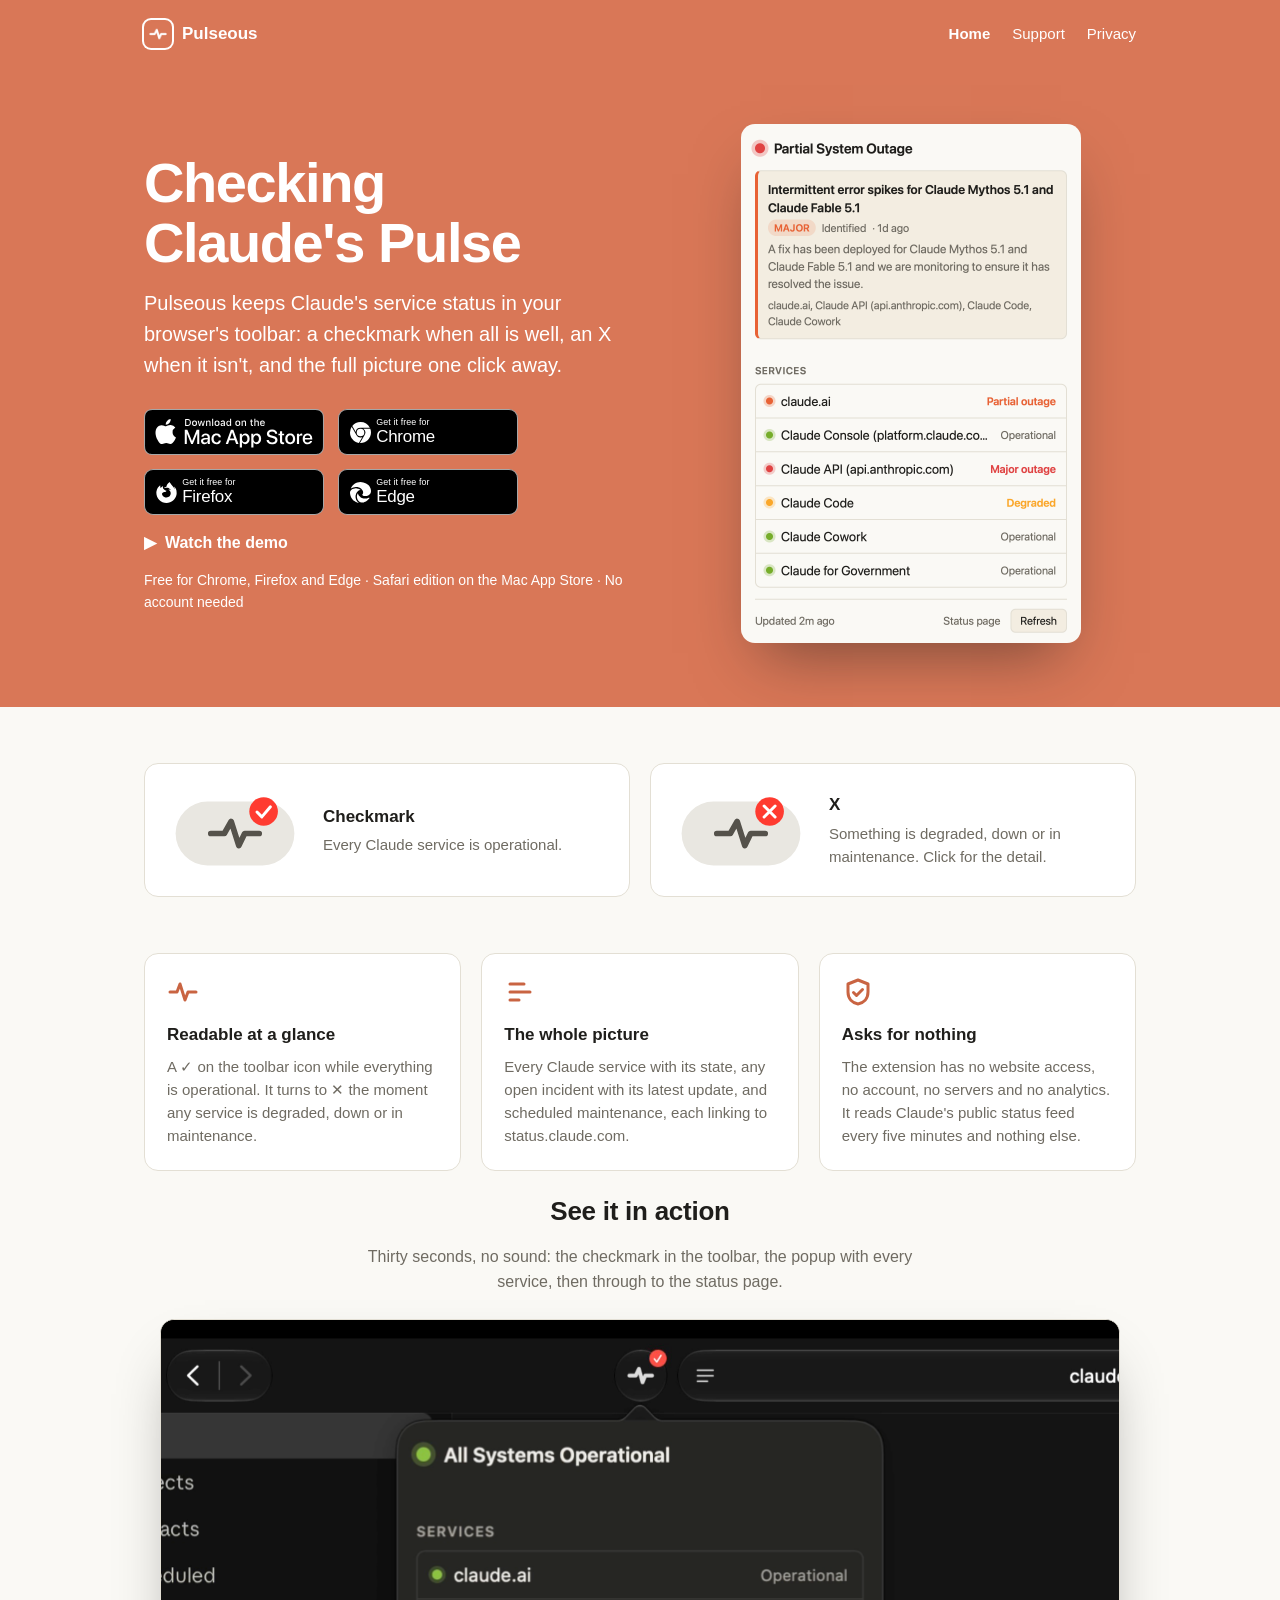
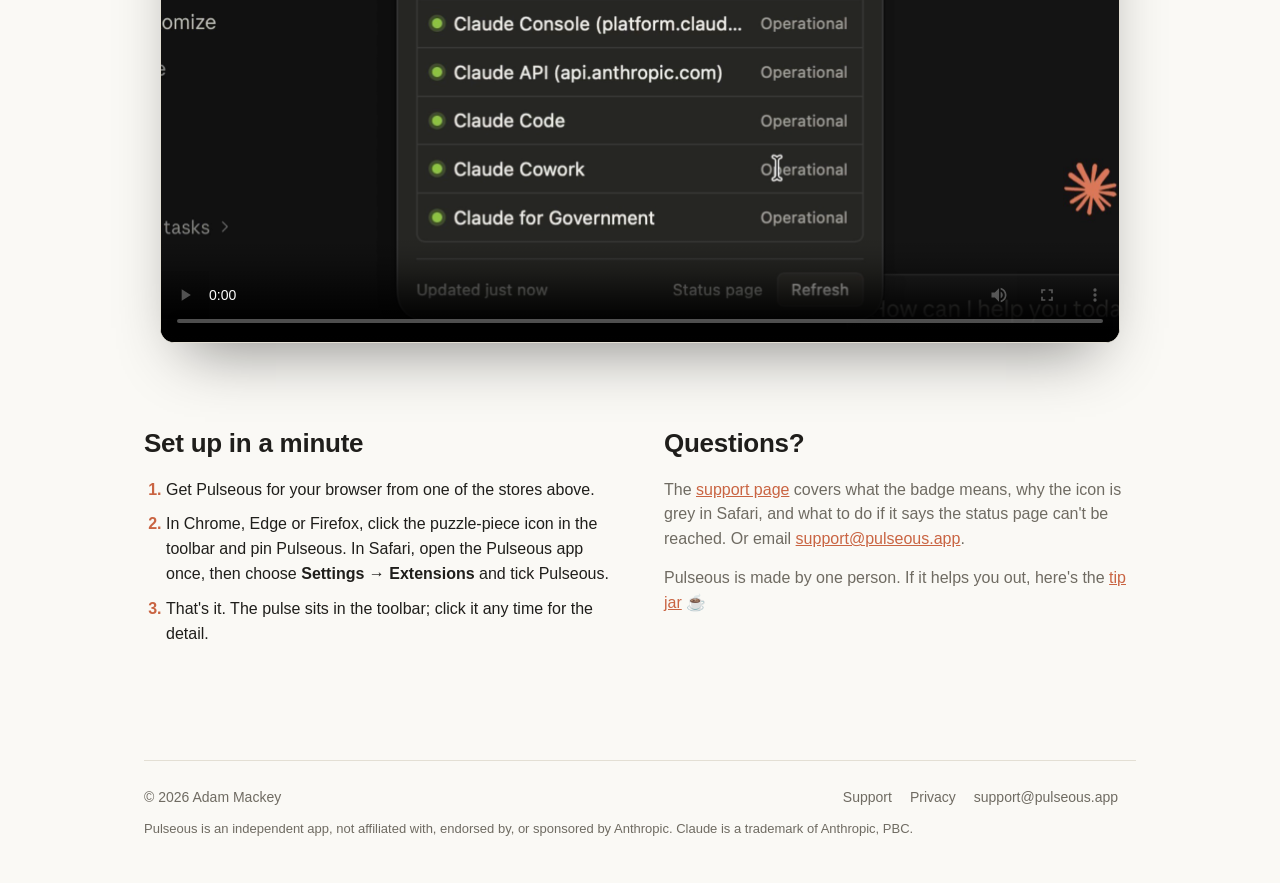
==== commit dc79cc42: "Space between the clay band and the first cards Synced from ~/SiteStyle: a 56px margin under the her" ====
--- a/index.html
+++ b/index.html
@@ -21,7 +21,7 @@
   <link rel="canonical" href="https://pulseous.app/">
   <!-- Tells Google the site's name, so results can say "Pulseous" instead of the domain. -->
   <script type="application/ld+json">{"@context": "https://schema.org", "@type": "WebSite", "name": "Pulseous", "url": "https://pulseous.app/"}</script>
-  <link rel="stylesheet" href="style.css?v=13">
+  <link rel="stylesheet" href="style.css?v=14">
 </head>
 <body>
 <div class="wrap">
--- a/style.css
+++ b/style.css
@@ -41,6 +41,9 @@
 /* The nav's clay reaches 1px under it, so where it meets the hero mid-pixel the page
    behind can't show through as a dark hairline. The hero paints over the overlap. */
 .nav { clip-path: inset(0 -100vmax -1px); }
+/* The band paints the hero's padding too, so the space between the band and the first
+   cards has to be a margin: 56px, the gap Pulseous already leaves between its two rows of cards. */
+.hero { margin-bottom: 56px; }
 
 /* Navigation */
 .nav { display: flex; align-items: center; justify-content: space-between; padding: 20px 0; }
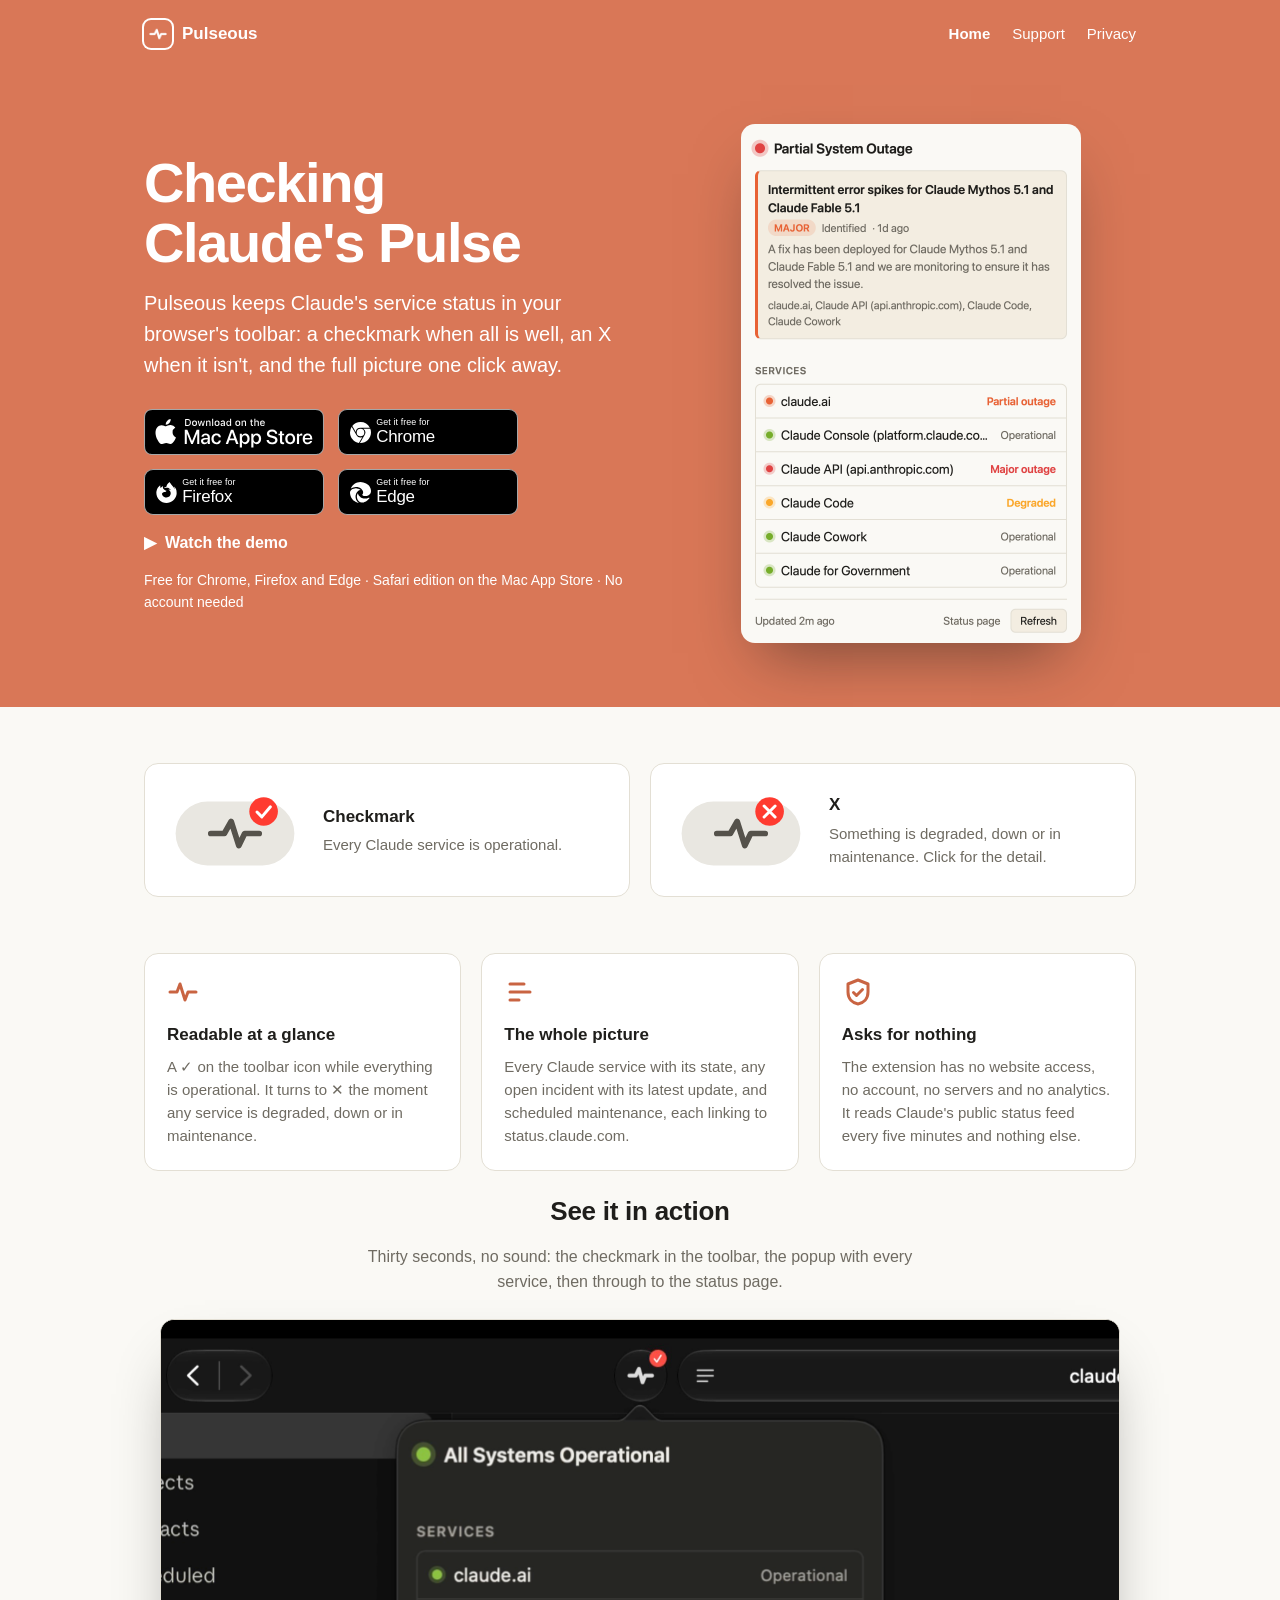
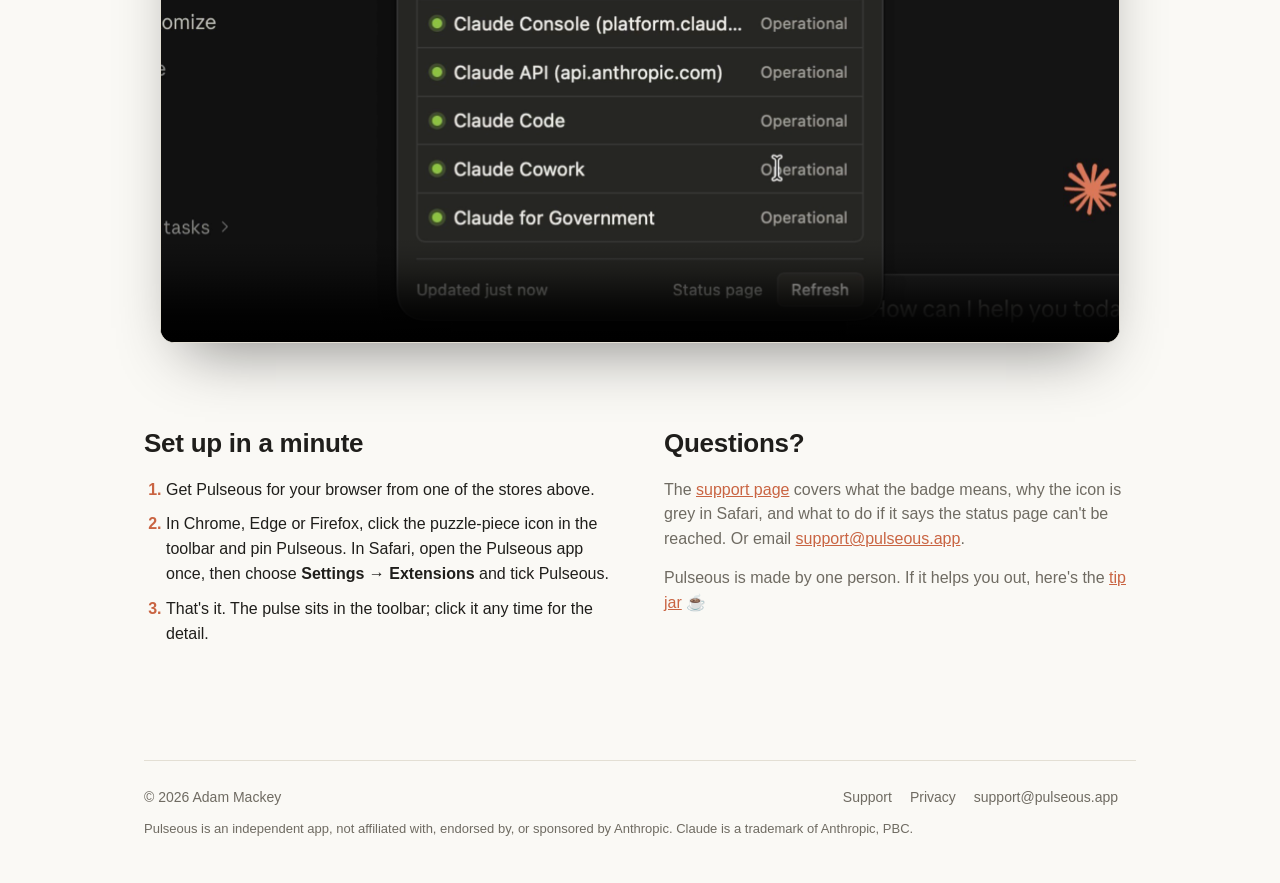
==== commit 732857b3: "State card rules now come from the shared stylesheet Synced from ~/SiteStyle. Only the pulse and bad" ====
--- a/index.html
+++ b/index.html
@@ -21,7 +21,7 @@
   <link rel="canonical" href="https://pulseous.app/">
   <!-- Tells Google the site's name, so results can say "Pulseous" instead of the domain. -->
   <script type="application/ld+json">{"@context": "https://schema.org", "@type": "WebSite", "name": "Pulseous", "url": "https://pulseous.app/"}</script>
-  <link rel="stylesheet" href="style.css?v=14">
+  <link rel="stylesheet" href="style.css?v=15">
 </head>
 <body>
 <div class="wrap">
--- a/style.css
+++ b/style.css
@@ -13,9 +13,12 @@
   --accent: #c96442;
   --band: #d97757;   /* the apps' clay: their icons' colour, and MackEye's --clay */
   --on-band: #fff;
+  --tb-bg: #e9e7e1;  /* the toolbar pictures in the state cards: button and glyph */
+  --tb-glyph: #55524b;
 }
 @media (prefers-color-scheme: dark) {
-  :root { --bg: #262624; --card: #2f2e2b; --text: #f0eee6; --muted: #a6a39a; --line: #3f3d39; --accent: #d97757; }
+  :root { --bg: #262624; --card: #2f2e2b; --text: #f0eee6; --muted: #a6a39a; --line: #3f3d39; --accent: #d97757;
+          --tb-bg: #171716; --tb-glyph: #d0cec8; }
 }
 * { box-sizing: border-box; }
 body {
@@ -97,6 +100,15 @@
 .hero-shot picture { display: block; }
 .hero-shot img { display: block; width: 340px; max-width: 100%; height: auto; border-radius: 14px; box-shadow: 0 30px 60px -20px rgba(31, 30, 27, 0.5); }
 
+/* Home: two cards under the band, each a picture of the toolbar icon and what it's saying.
+   Each site draws its own icon inside; .tb-bg is the toolbar button behind it. */
+.states { display: grid; grid-template-columns: 1fr 1fr; gap: 20px; padding-bottom: 56px; }
+.state { display: flex; align-items: center; gap: 22px; margin: 0; padding: 20px 24px; border-radius: 14px; background: var(--card); border: 1px solid var(--line); }
+.state svg { flex: none; width: 132px; height: auto; }
+.tb-bg { fill: var(--tb-bg); }
+.state figcaption { font-size: 15px; color: var(--muted); }
+.state figcaption strong { display: block; margin-bottom: 3px; font-size: 17px; color: var(--text); }
+
 /* Home: features and steps */
 .features { display: grid; grid-template-columns: repeat(3, 1fr); gap: 20px; padding-bottom: 20px; }
 .feature { padding: 22px; border-radius: 14px; background: var(--card); border: 1px solid var(--line); }
@@ -140,7 +152,7 @@
 @media (max-width: 760px) {
   .hero { grid-template-columns: 1fr; gap: 32px; padding: 24px 0 48px; }
   .hero h1 { font-size: 36px; }
-  .features, .howto { grid-template-columns: 1fr; }
+  .states, .features, .howto { grid-template-columns: 1fr; }
 }
 
 /* Narrower than 360px the nav doesn't fit on one line, and the overflow clip cut off its last
@@ -158,22 +170,7 @@
 
 /* ==== Pulseous only ==== */
 
-/* Tokens for the toolbar pictures in the two badge-state cards. */
-:root { --tb-bg: #e9e7e1; --tb-glyph: #55524b; }
-@media (prefers-color-scheme: dark) {
-  :root { --tb-bg: #171716; --tb-glyph: #d0cec8; }
-}
-
-/* Home: the two toolbar states */
-.states { display: grid; grid-template-columns: 1fr 1fr; gap: 20px; padding-bottom: 56px; }
-.state { display: flex; align-items: center; gap: 22px; margin: 0; padding: 20px 24px; border-radius: 14px; background: var(--card); border: 1px solid var(--line); }
-.state svg { flex: none; width: 132px; height: auto; }
-.tb-bg { fill: var(--tb-bg); }
+/* Its pictures in the two state cards (the cards themselves are shared): the pulse, and the
+   mark on the badge. */
 .tb-glyph { fill: none; stroke: var(--tb-glyph); stroke-width: 5.2; stroke-linecap: round; stroke-linejoin: round; }
 .tb-mark { fill: none; stroke: #fff; stroke-width: 2.7; stroke-linecap: round; stroke-linejoin: round; }
-.state figcaption { font-size: 15px; color: var(--muted); }
-.state figcaption strong { display: block; margin-bottom: 3px; font-size: 17px; color: var(--text); }
-
-@media (max-width: 760px) {
-  .states { grid-template-columns: 1fr; }
-}
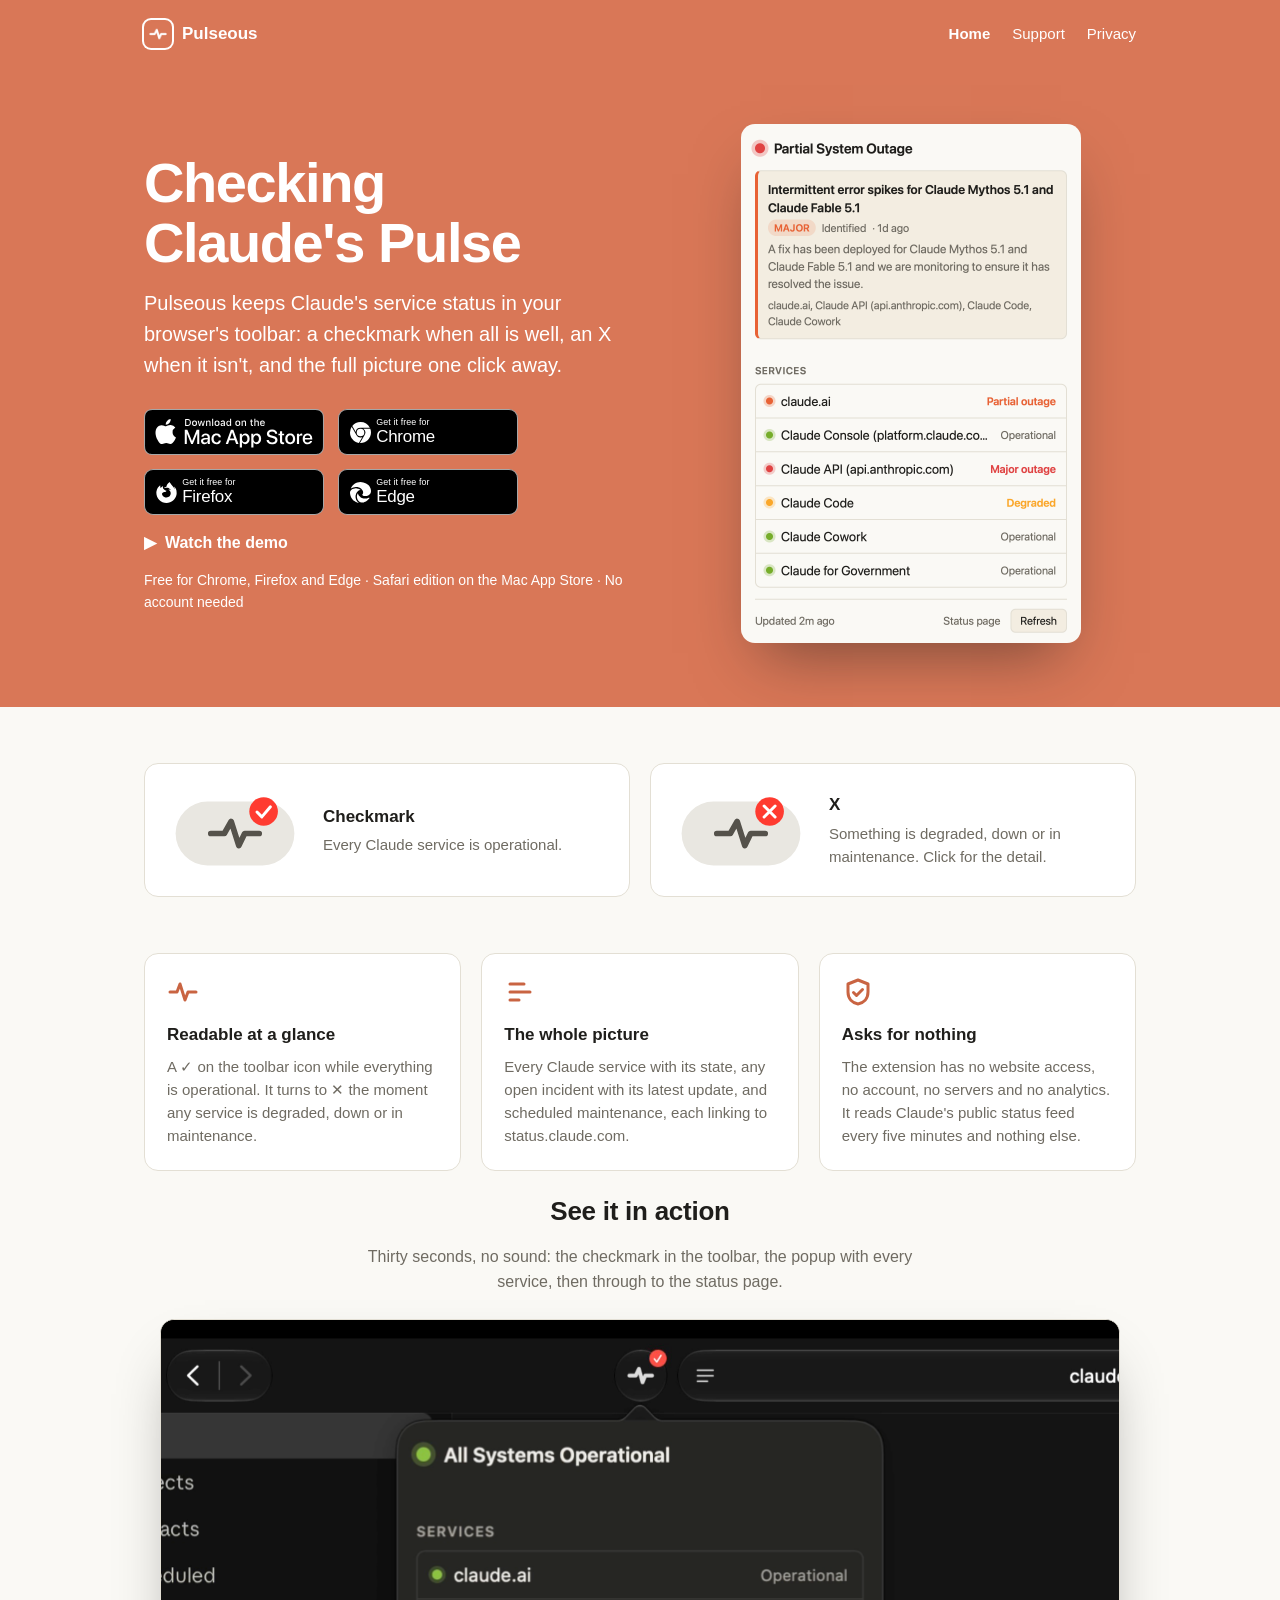
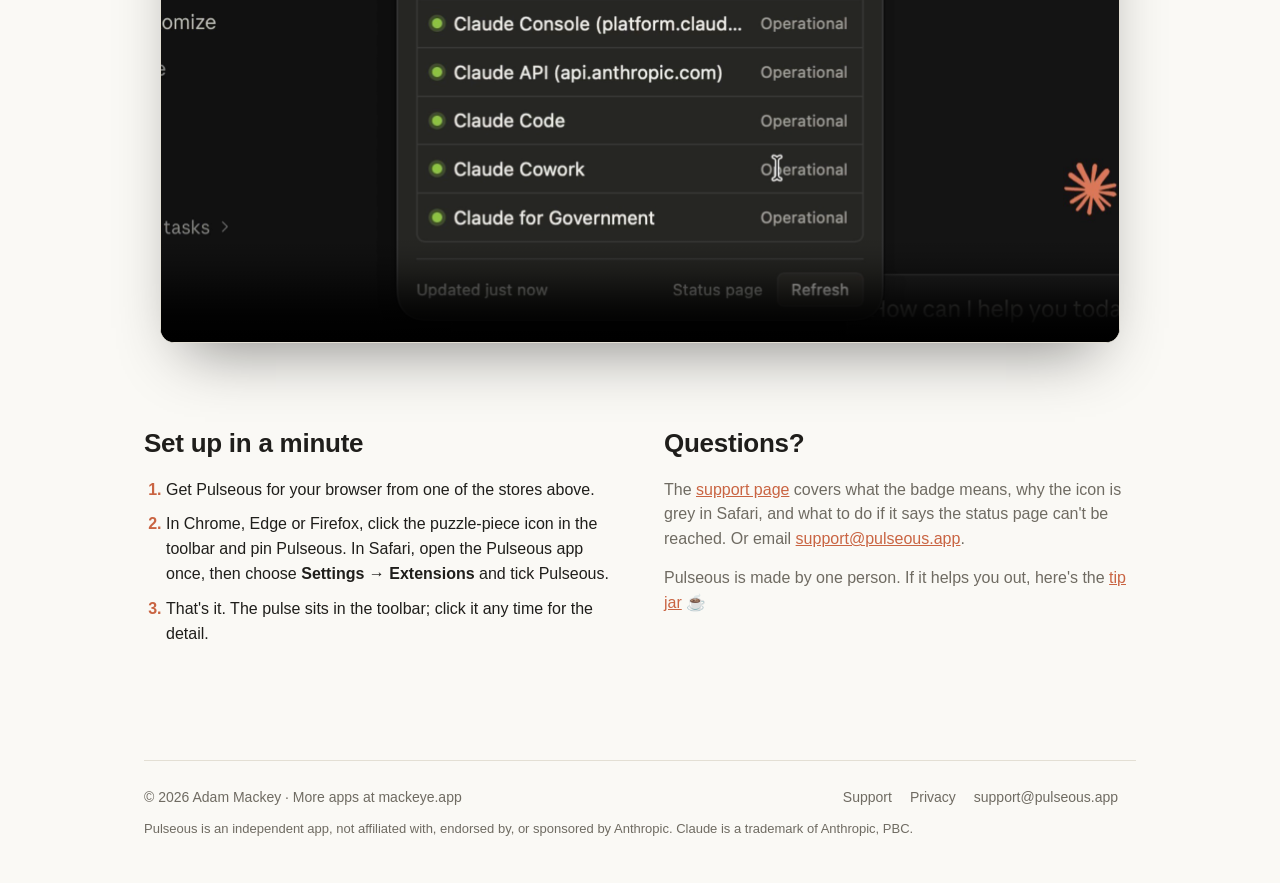
==== commit 9e6abece: "Footer: more apps at mackeye.app" ====
--- a/index.html
+++ b/index.html
@@ -115,7 +115,7 @@
   </section>
   <footer>
     <div class="row">
-      <span>© 2026 Adam Mackey</span>
+      <span>© 2026 Adam Mackey · <a href="https://mackeye.app">More apps at mackeye.app</a></span>
       <span><a href="support.html">Support</a><a href="privacy.html">Privacy</a><a href="mailto:support@pulseous.app?subject=Pulseous">support@pulseous.app</a></span>
     </div>
     <p class="legal">Pulseous is an independent app, not affiliated with, endorsed by, or sponsored by Anthropic. Claude is a trademark of Anthropic, PBC.</p>
